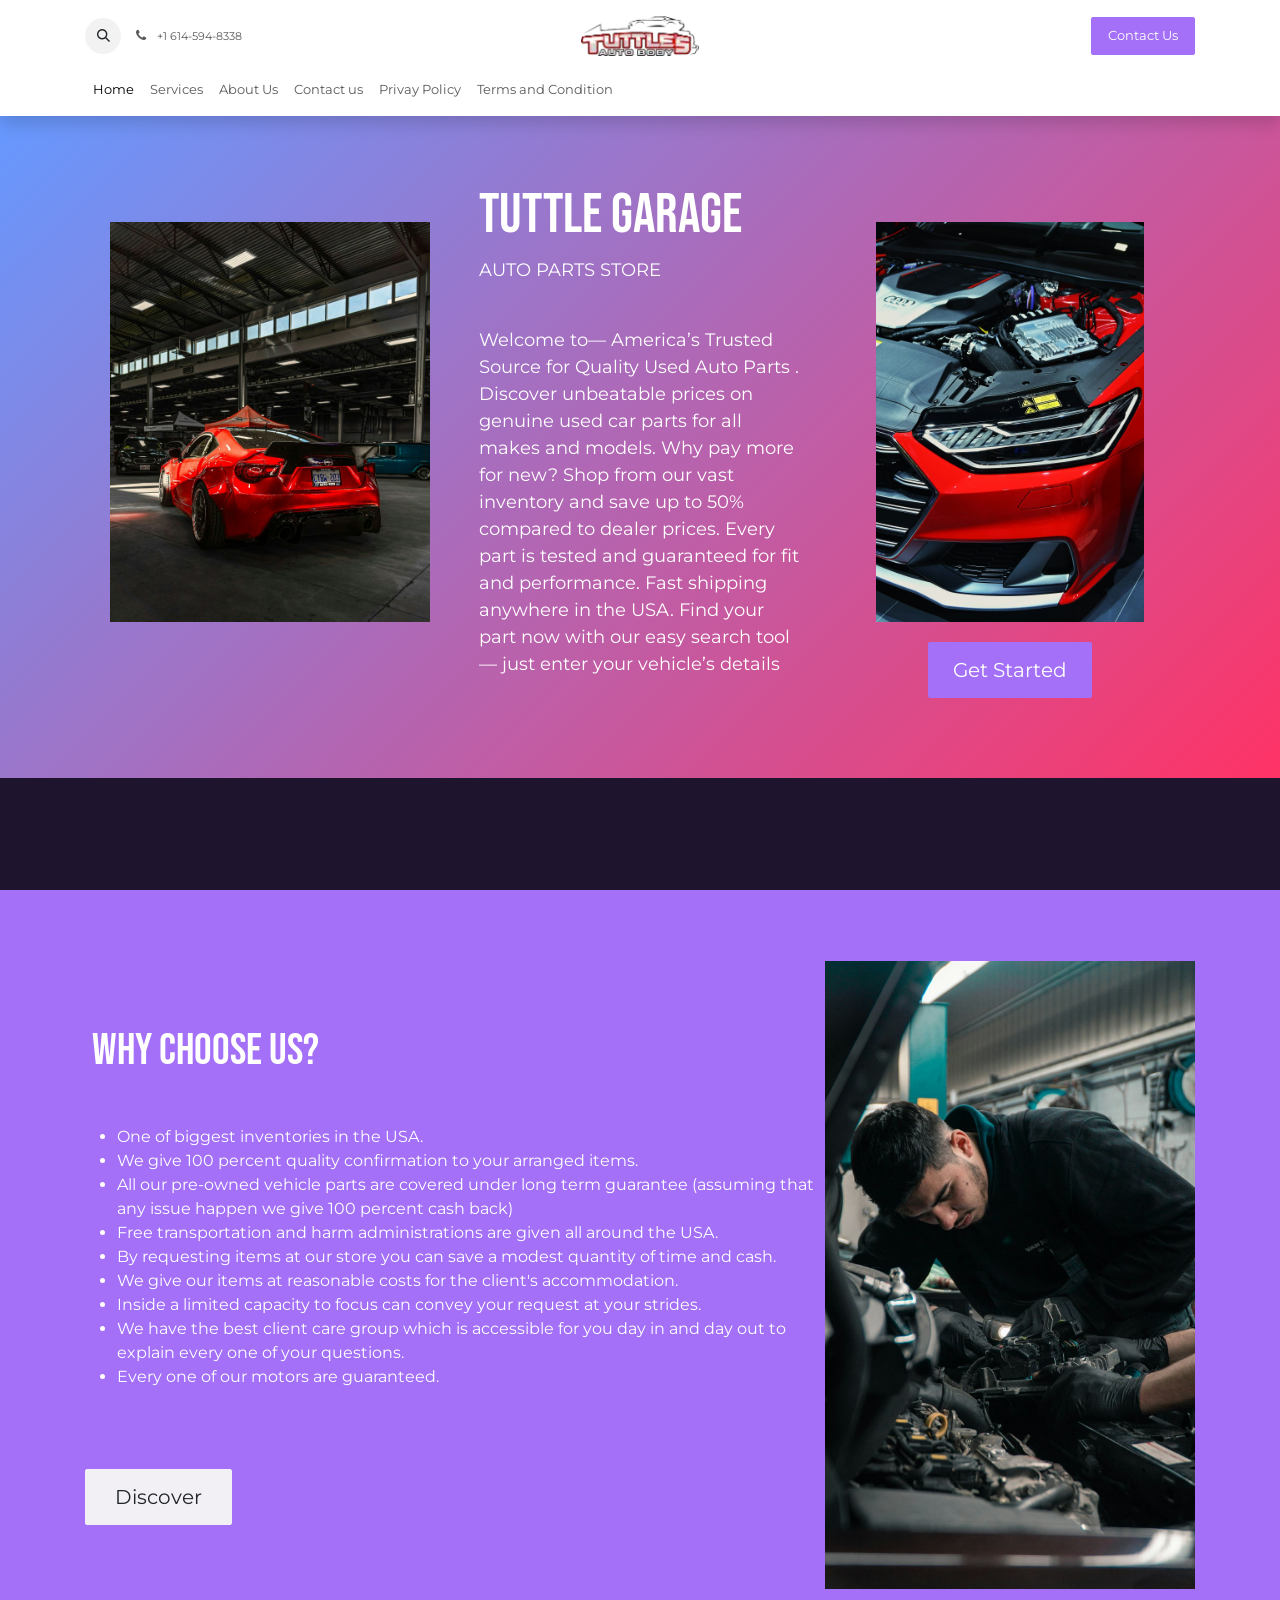
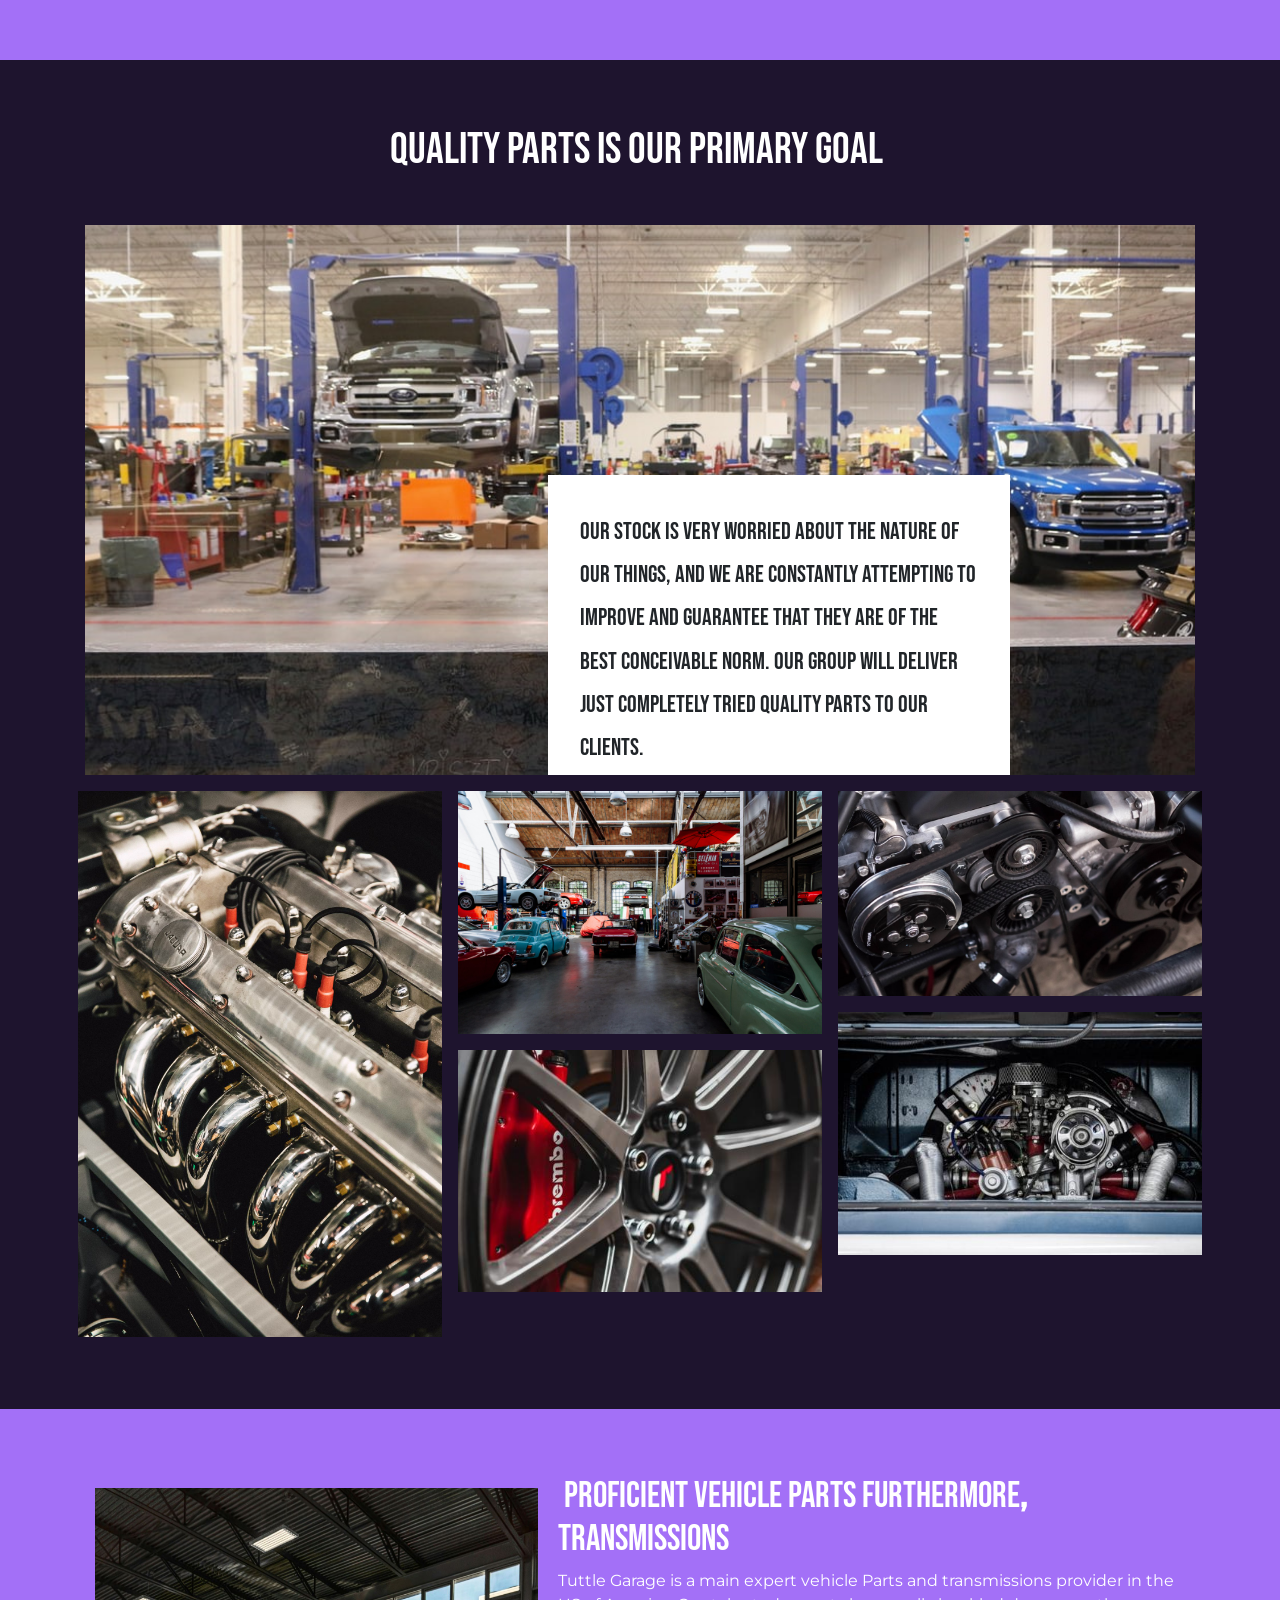
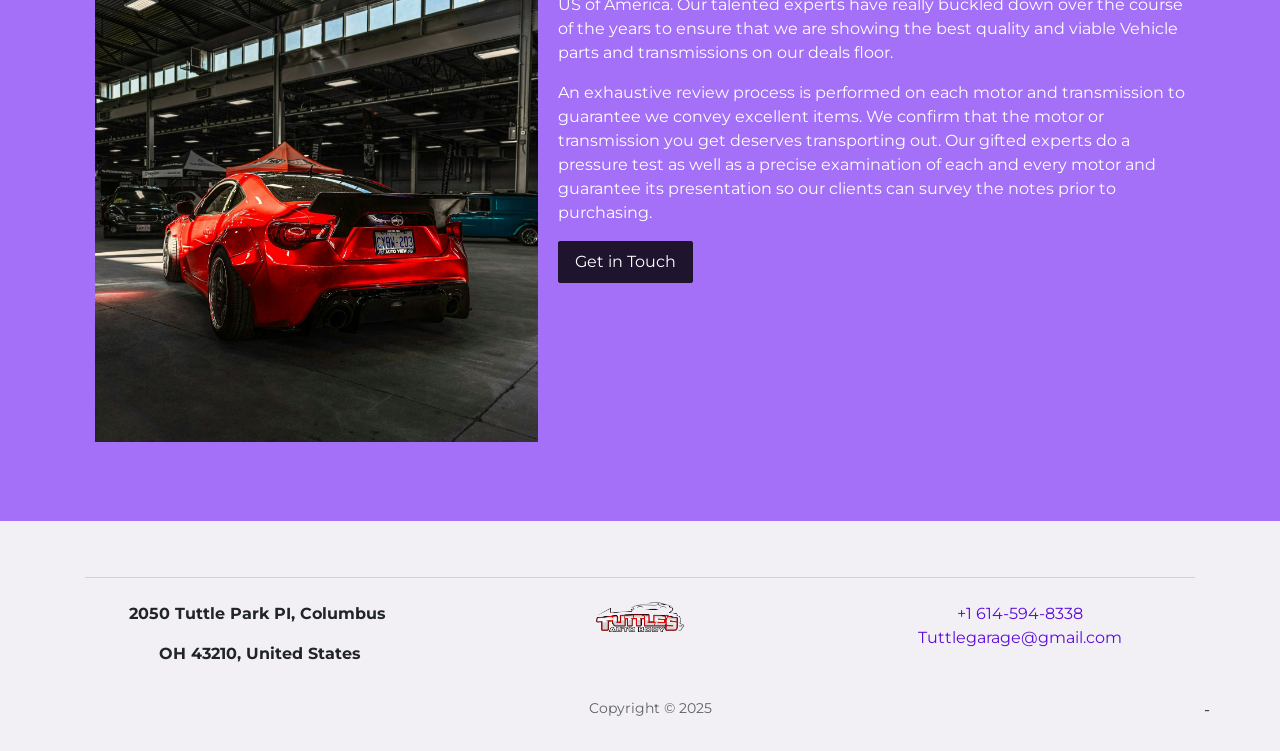
==== index.html @ b63c44fc "Tuttle Site" ====
<!DOCTYPE html>
<html lang="en-IN" data-website-id="1" data-main-object="website.page(4,)">
    
<!-- Mirrored from central-garage-auto-repair-shop.odoo.com/ by HTTrack Website Copier/3.x [XR&CO'2014], Thu, 09 Oct 2025 14:21:01 GMT -->
<!-- Added by HTTrack --><meta http-equiv="content-type" content="text/html;charset=utf-8" /><!-- /Added by HTTrack -->
<head>
        <meta charset="utf-8"/>
        <meta http-equiv="X-UA-Compatible" content="IE=edge"/>
        <meta name="viewport" content="width=device-width, initial-scale=1"/>
        <meta name="generator" content="Odoo"/>
        <meta name="description" content="This is the homepage of the website"/>
            
        <meta property="og:type" content="website"/>
        <meta property="og:title" content="Home | Central Garage Auto Repair Shop"/>
        <meta property="og:site_name" content="Central Garage Auto Repair Shop"/>
        <meta property="og:url" content="index.html"/>
        <meta property="og:image" content="web/image/website/1/Central%20Garage%20Auto%20Repair%20Shop953a.webp?unique=1ca723d"/>
        <meta property="og:description" content="This is the homepage of the website"/>
            
        <meta name="twitter:card" content="summary_large_image"/>
        <meta name="twitter:title" content="Home | Central Garage Auto Repair Shop"/>
        <meta name="twitter:image" content="web/image/website/1/logo/Central%20Garage%20Auto%20Repair%20Shop953a.webp?unique=1ca723d"/>
        <meta name="twitter:description" content="This is the homepage of the website"/>
        
        <link rel="canonical" href="index.html"/>
        
        <link rel="preconnect" href="https://fonts.gstatic.com/" crossorigin=""/>
        <title>Home | Central Garage Auto Repair Shop</title>
        <link type="image/x-icon" rel="shortcut icon" href="web/image/website/1/Central%20Garage%20Auto%20Repair%20Shop953a.ico?unique=1ca723d"/>
        <link rel="preload" href="web/static/src/libs/fontawesome/fonts/fontawesome-webfont3e6e.woff2?v=4.7.0" as="font" crossorigin=""/>
        <link type="text/css" rel="stylesheet" href="web/assets/1/f4c9285/web.assets_frontend.min.css"/>
        <script id="web.layout.odooscript" type="text/javascript">
            var odoo = {
                csrf_token: '052e5b8ee96933e7464acdbd50f241d1f4ef1e3bo1791555660',
                debug: "",
            };
        </script>
        <script type="text/javascript">
            odoo.__session_info__ = {"is_admin": false, "is_system": false, "is_public": true, "is_internal_user": false, "is_website_user": true, "uid": null, "registry_hash": "0497c1f8c6aa7a1b222232306e35e857cb2d79c2f8ba7e10f4df4e712a0696f0", "is_frontend": true, "profile_session": null, "profile_collectors": null, "profile_params": null, "show_effect": true, "currencies": {"20": {"name": "INR", "symbol": "\u20b9", "position": "before", "digits": [69, 2]}}, "quick_login": true, "bundle_params": {"lang": "en_US", "website_id": 1}, "test_mode": false, "websocket_worker_version": "saas-18.5-1", "translationURL": "/website/translations", "geoip_country_code": "IN", "geoip_phone_code": 91, "lang_url_code": "en_IN"};
            if (!/(^|;\s)tz=/.test(document.cookie)) {
                const userTZ = Intl.DateTimeFormat().resolvedOptions().timeZone;
                document.cookie = `tz=${userTZ}; path=/`;
            }
        </script>
        <script type="text/javascript" defer="defer" src="web/assets/1/cf6b84b/web.assets_frontend_minimal.min.js" onerror="__odooAssetError=1"></script>
        <script type="text/javascript" data-src="/web/assets/1/b845d24/web.assets_frontend_lazy.min.js" onerror="__odooAssetError=1"></script>
        
        
    </head>
    <body>
        



        <div id="wrapwrap" class="homepage   ">
            <a class="o_skip_to_content btn btn-primary rounded-0 visually-hidden-focusable position-absolute start-0" href="#wrap">Skip to Content</a>
                <header id="top" data-anchor="true" data-name="Header" data-extra-items-toggle-aria-label="Extra items button" class="   o_header_standard o_no_autohide_menu" style=" ">
    <nav data-name="Navbar" aria-label="Main" class="navbar navbar-expand-lg navbar-light o_colored_level o_cc d-none d-lg-block pt-3 shadow-sm ">
        

            <div id="o_main_nav" class="o_main_nav flex-wrap container">
                <div class="o_header_hide_on_scroll d-grid align-items-center w-100 o_grid_header_3_cols pb-3">
                    <ul class="navbar-nav align-items-center gap-1">
                        
        <li class="">
                <div class="modal fade css_editable_mode_hidden" id="o_search_modal" aria-hidden="true" tabindex="-1">
                    <div class="modal-dialog modal-lg pt-5">
                        <div class="modal-content mt-5">
    <form method="get" class="o_searchbar_form s_searchbar_input " action="https://central-garage-auto-repair-shop.odoo.com/website/search" data-snippet="s_searchbar_input">
            <div role="search" class="input-group input-group-lg">
        <input type="search" name="search" class="search-query form-control oe_search_box border border-end-0 p-3 border-0 bg-light" placeholder="Search..." data-search-type="all" data-limit="5" data-display-image="true" data-display-description="true" data-display-extra-link="true" data-display-detail="true" data-order-by="name asc"/>
        <button type="submit" aria-label="Search" title="Search" class="btn oe_search_button border border-start-0 px-4 bg-o-color-4">
            <i class="oi oi-search"></i>
        </button>
    </div>

            <input name="order" type="hidden" class="o_search_order_by oe_unremovable" value="name asc"/>
            
        </form>
                        </div>
                    </div>
                </div>
                <a data-bs-target="#o_search_modal" data-bs-toggle="modal" role="button" title="Search" href="#" class="btn rounded-circle p-1 lh-1 o_navlink_background text-reset o_not_editable">
                    <i class="oi oi-search fa-stack lh-lg"></i>
                </a>
        </li>
                        
                        
        <li class="">
                <div data-name="Text" class="s_text_block ">
                    <a href="tel:+1614-594-8338" class="nav-link o_nav-link_secondary p-2">
                        <i class="fa fa-1x fa-fw fa-phone me-1"></i>
                        <span class="o_force_ltr"><small>+1 614-594-8338</small></span></a>
                </div>
        </li>
                    </ul>
                    
    <a data-name="Navbar Logo" href="index.html" class="navbar-brand logo mx-auto mw-100">
            
            <span role="img" aria-label="Logo of Central Garage Auto Repair Shop" title="Central Garage Auto Repair Shop"><img src="web/image/website/1/logo/Central%20Garage%20Auto%20Repair%20Shop953a-2.webp?unique=1ca723d" class="img img-fluid" width="95" height="40" alt="Central Garage Auto Repair Shop" loading="lazy"/></span>
        </a>
    
                    <ul class="navbar-nav align-items-center gap-1 flex-wrap justify-content-end ms-auto">
                        
                        
                        
        <li data-name="Language Selector" class="o_header_language_selector ">
        </li>
                        
        <li class="">
            <div class="oe_structure oe_structure_solo ">
                <section class="oe_unremovable oe_unmovable s_text_block" data-snippet="s_text_block" data-name="Text">
                    <div class="container">
                        <a href="contactus.html" class="oe_unremovable btn btn-primary btn_cta">Contact Us</a>
                    </div>
                </section>
            </div>
        </li>
                    </ul>
                </div>
    <div class="d-flex w-100 justify-content-start">
        
                    
    <ul role="menu" id="top_menu" class="nav navbar-nav top_menu o_menu_loading  pb-0 ">
        
                        

    <li role="presentation" class="nav-item ">
        <a role="menuitem" href="index.html" class="nav-link active">
            <span>Home</span>
        </a>
    </li>

    <li role="presentation" class="nav-item ">
        <a role="menuitem" href="our-services.html" class="nav-link ">
            <span>Services</span>
        </a>
    </li>

    <li role="presentation" class="nav-item ">
        <a role="menuitem" href="about-us.html" class="nav-link ">
            <span>About Us</span>
        </a>
    </li>

    <li role="presentation" class="nav-item ">
        <a role="menuitem" href="contactus.html" class="nav-link ">
            <span>Contact us</span>
        </a>
    </li>

    <li role="presentation" class="nav-item ">
        <a role="menuitem" href="privay-policy.html" class="nav-link ">
            <span>Privay Policy</span>
        </a>
    </li>

    <li role="presentation" class="nav-item ">
        <a role="menuitem" href="terms-and-condition.html" class="nav-link ">
            <span>Terms and Condition</span>
        </a>
    </li>
                    
    </ul>
                
    </div>
            </div>
        
    </nav>

    <nav data-name="Navbar" aria-label="Mobile" class="navbar  navbar-light o_colored_level o_cc o_header_mobile d-block d-lg-none shadow-sm ">
        

        <div class="o_main_nav container flex-wrap justify-content-between">
            <div class="d-flex flex-grow-1">
                
    <a data-name="Navbar Logo" href="index.html" class="navbar-brand logo ">
            
            <span role="img" aria-label="Logo of Central Garage Auto Repair Shop" title="Central Garage Auto Repair Shop"><img src="web/image/website/1/logo/Central%20Garage%20Auto%20Repair%20Shop953a-2.webp?unique=1ca723d" class="img img-fluid" width="95" height="40" alt="Central Garage Auto Repair Shop" loading="lazy"/></span>
        </a>
    
                <ul class="o_header_mobile_buttons_wrap navbar-nav d-flex flex-row align-items-center gap-2 mb-0 ms-auto"></ul>
            </div>
            <button class="nav-link btn p-2 o_not_editable" type="button" data-bs-toggle="offcanvas" data-bs-target="#top_menu_collapse_mobile" aria-controls="top_menu_collapse_mobile" aria-expanded="false" aria-label="Toggle navigation">
                <span class="navbar-toggler-icon"></span>
            </button>
            <div id="top_menu_collapse_mobile" class="offcanvas offcanvas-end o_navbar_mobile">
                <div class="offcanvas-header justify-content-end o_not_editable">
                    <button type="button" class="nav-link btn-close" data-bs-dismiss="offcanvas" aria-label="Close"></button>
                </div>
                <div class="offcanvas-body d-flex flex-column justify-content-between h-100 w-100 pt-0">
                    <ul class="navbar-nav">
                        
        <li class="">
    <form method="get" class="o_searchbar_form s_searchbar_input " action="https://central-garage-auto-repair-shop.odoo.com/website/search" data-snippet="s_searchbar_input">
            <div role="search" class="input-group mb-3">
        <input type="search" name="search" class="search-query form-control oe_search_box rounded-start-pill text-bg-light ps-3 border-0 bg-light" placeholder="Search..." data-search-type="all" data-limit="0" data-display-image="true" data-display-description="true" data-display-extra-link="true" data-display-detail="true" data-order-by="name asc"/>
        <button type="submit" aria-label="Search" title="Search" class="btn oe_search_button rounded-end-pill bg-o-color-3 pe-3">
            <i class="oi oi-search"></i>
        </button>
    </div>

            <input name="order" type="hidden" class="o_search_order_by oe_unremovable" value="name asc"/>
            
        </form>
        </li>
                        
                        <li>
    <ul role="menu" class="nav navbar-nav top_menu  o_mega_menu_is_offcanvas mx-n3  ">
        
                                

    <li role="presentation" class="nav-item border-top  px-0">
        <a role="menuitem" href="index.html" class="nav-link p-3 text-wrap active">
            <span>Home</span>
        </a>
    </li>

    <li role="presentation" class="nav-item border-top  px-0">
        <a role="menuitem" href="our-services.html" class="nav-link p-3 text-wrap ">
            <span>Services</span>
        </a>
    </li>

    <li role="presentation" class="nav-item border-top  px-0">
        <a role="menuitem" href="about-us.html" class="nav-link p-3 text-wrap ">
            <span>About Us</span>
        </a>
    </li>

    <li role="presentation" class="nav-item border-top  px-0">
        <a role="menuitem" href="contactus.html" class="nav-link p-3 text-wrap ">
            <span>Contact us</span>
        </a>
    </li>

    <li role="presentation" class="nav-item border-top  px-0">
        <a role="menuitem" href="privay-policy.html" class="nav-link p-3 text-wrap ">
            <span>Privay Policy</span>
        </a>
    </li>

    <li role="presentation" class="nav-item border-top border-bottom px-0">
        <a role="menuitem" href="terms-and-condition.html" class="nav-link p-3 text-wrap ">
            <span>Terms and Condition</span>
        </a>
    </li>
                            
    </ul>
                        </li>
                        
        <li class="">
                <div data-name="Text" class="s_text_block mt-2">
                    <a href="tel:+1614-594-8338" class="nav-link o_nav-link_secondary p-2">
                        <i class="fa fa-1x fa-fw fa-phone me-1"></i>
                        <span class="o_force_ltr"><small>+1 614-594-8338</small></span></a>
                </div>
        </li>
                        
                    </ul>
                    <ul class="navbar-nav gap-2 mt-3 w-100">
                        
        <li data-name="Language Selector" class="o_header_language_selector ">
        </li>
                        
                        
                        
        <li class="">
            <div class="oe_structure oe_structure_solo ">
                <section class="oe_unremovable oe_unmovable s_text_block" data-snippet="s_text_block" data-name="Text">
                    <div class="container">
                        <a href="contactus.html" class="oe_unremovable btn btn-primary btn_cta w-100">Contact Us</a>
                    </div>
                </section>
            </div>
        </li>
                    </ul>
                </div>
            </div>
        </div>
    
    </nav>
    </header>
                <main>
                    
        <div id="wrap" class="oe_structure"><section class="s_sidegrid pt56 pb56 o_cc o_colored_level o_cc5" data-snippet="s_sidegrid" style="background-image: linear-gradient(135deg, rgb(102, 153, 255) 0%, rgb(255, 51, 102) 100%);">
        <div class="container">
            <div class="row o_grid_mode" data-row-count="11">
                
                
                
                
                
            <div class="o_grid_item o_colored_level g-col-lg-4 g-height-11 col-lg-4" style="z-index: 1; --grid-item-padding-x: 24px; grid-area: 1 / 5 / 12 / 9;">
                    <h1 class="display-4">TUTTLE GARAGE</h1><p><span class="h6-fs">AUTO PARTS STORE</span></p>
    <p class="lead"><br/><strong>Welcome to— America’s Trusted Source for Quality Used Auto Parts . Discover unbeatable prices on genuine used car parts for all makes and models. Why pay more for new? Shop from our vast inventory and save up to 50% compared to dealer prices. Every part is tested and guaranteed for fit and performance. Fast shipping anywhere in the USA. Find your part now with our easy search tool — just enter your vehicle’s details</strong><br/><br/></p>
    </div><div class="o_grid_item oe_img_bg o_grid_item_image o_colored_level g-height-8 g-col-lg-4 col-lg-4" style="--grid-item-padding-y: 0px; --grid-item-padding-x: 0px; z-index: 2; grid-area: 2 / 1 / 10 / 5;" data-mimetype="undefined">
                    <img src="unsplash/2smJB7U-_FU/unsplash_2smJB7U-_FU_car%20auto%20parts84f8.jpg?unique=beb1042c" alt="A red sports car parked in a garage" data-attachment-id="488" class="img-fluid mx-auto img o_we_custom_image" data-shape="html_builder/geometric_round/geo_round_pill" loading="lazy"/>
                </div><div class="o_grid_item o_grid_item_image d-none d-lg-block o_colored_level g-col-lg-4 g-height-8 col-lg-4" style="--grid-item-padding-y: 0px; --grid-item-padding-x: 0px; z-index: 3; grid-area: 2 / 9 / 10 / 13;">
                    <img src="unsplash/heFTscwGDCA/unsplash_heFTscwGDCA_car%20engine7313.jpg?unique=38c7483f" alt="red and black honda car" data-attachment-id="515" class="img-fluid mx-auto img o_we_custom_image" data-shape="html_builder/geometric_round/geo_round_pill" loading="lazy"/>
                </div><div class="o_grid_item o_colored_level g-col-lg-2 g-height-1 col-lg-2" data-name="Box" style="--grid-item-padding-y: 120px; z-index: 4; grid-area: 8 / 10 / 9 / 12;">
                    <p style="text-align: center;"><a class="btn btn-lg btn-primary o_translate_inline" href="contactus.html">Get Started</a>
                    </p>
                </div></div>
        </div>
    </section><section class="s_intro_pill o_cc o_cc5 pt56 pb56 o_colored_level" data-snippet="s_intro_pill" data-name="Intro Pill">
        <div class="container-fluid">
            <div class="row o_grid_mode" data-row-count="-Infinity">
                
                
                
            </div>
        </div>
    </section><section class="s_cta_box o_cc o_cc4 pt56 pb56 o_colored_level" data-snippet="s_cta_box">
        <div class="container">
            <div class="s_card card o_cc o_cc4 o_colored_level o_card_img_horizontal flex-lg-row-reverse" data-snippet="s_card" data-vxml="001" data-name="Card" style="--card-spacer-y: 64px;border-width: 0px !important;border-radius: 0px !important;--card-spacer-x: 0px">
                <figure class="o_card_img_wrapper ratio ratio-1x1 mb-0">
                    <img src="unsplash/UZUzvJEvKnI/unsplash_UZUzvJEvKnI_car%20parts8e87.jpg?unique=b125e8a2" alt="man in black jacket and blue denim jeans riding motorcycle" data-attachment-id="524" class="o_card_img img img-fluid o_we_custom_image" loading="lazy"/>
                </figure>
                <div class="card-body">
                    <h2 class="card-title">&nbsp;Why Choose Us?</h2>
                    <p class="card-text">&nbsp;</p><ul><li>One of biggest inventories in the USA.</li><li>We give 100 percent quality confirmation to your arranged items.</li><li>All our pre-owned vehicle parts are covered under long term guarantee (assuming that any issue happen we give 100 percent cash back)</li><li>Free transportation and harm administrations are given all around the USA.</li><li>By requesting items at our store you can save a modest quantity of time and cash.</li><li>We give our items at reasonable costs for the client's accommodation.</li><li>Inside a limited capacity to focus can convey your request at your strides.</li><li>We have the best client care group which is accessible for you day in and day out to explain every one of your questions.</li><li>Every one of our motors are guaranteed.</li></ul><p class="card-text"><br/><br/></p>
                    <a class="btn btn-lg btn-secondary" href="contactus.html">&nbsp;Discover&nbsp;</a>
                </div>
             </div>
        </div>
    </section><section class="s_title o_cc o_cc5 pb0 pt64 o_colored_level" data-vcss="001" data-scroll-background-ratio="0" data-snippet="s_title">
        <div class="container s_allow_columns">
            <h2 style="text-align: center;">
        Quality parts is&nbsp;Our Primary goal&nbsp;</h2>
        </div>
    </section><section class="s_image_frame o_colored_level o_cc o_cc5 pt40 pb0" data-snippet="s_image_frame">
        <div class="container">
            <div class="row o_grid_mode" data-row-count="11">
                <div class="o_grid_item o_grid_item_image g-height-11 g-col-lg-12 col-lg-12 overflow-hidden o_colored_level order-lg-0" style="grid-area: 1 / 1 / 12 / 13; --grid-item-padding-x: 0px; --grid-item-padding-y: 0px; order: 0;">
                    <img src="web/image/website.s_image_frame_default_image.jpg" class="img img-fluid mx-auto" alt="" loading="lazy"/>
                </div>
                
            <div class="o_grid_item g-col-lg-5 offset-1 offset-lg-0 o_cc o_cc1 o_colored_level g-height-6 col-lg-5 order-lg-0" style="z-index: 1; --grid-item-padding-x: 32px; grid-area: 6 / 6 / 12 / 11; --grid-item-padding-y: 32px !important; order: 1;">
                    <h2 class="h3-fs"><span class="h4-fs">Our stock is very worried about the nature of our things, and we are constantly attempting to improve and guarantee that they are of the best conceivable norm. Our group will deliver just completely tried Quality parts to our clients.</span></h2>
                </div></div>
        </div>
    </section><section class="s_image_gallery o_spc-small o_masonry o_cc o_cc5 pb56 pt16 o_colored_level" data-vcss="002" data-columns="3" style="overflow: hidden;" data-snippet="s_images_wall">
        <div class="container"><div class="row s_nb_column_fixed"><div class="o_masonry_col o_snippet_not_selectable col-lg-4"><img src="unsplash/6rF_Du5cn1Y/unsplash_6rF_Du5cn1Y_car%20parts90ab.jpg?unique=1fcf5294" alt="stainless steel engine bay" data-attachment-id="525" class="img img-fluid d-block o_we_custom_image" loading="lazy"/></div><div class="o_masonry_col o_snippet_not_selectable col-lg-4"><img src="unsplash/AHnhdjyTNGM/unsplash_AHnhdjyTNGM_car%20garageb55d.jpg?unique=c3f5b303" alt="several vehicles parked beside wall" data-attachment-id="499" class="img img-fluid d-block o_we_custom_image" loading="lazy"/><img class="img img-fluid d-block" src="web/image/website.library_image_16.jpg" data-index="5" data-name="Image" alt="" loading="lazy"/></div><div class="o_masonry_col o_snippet_not_selectable col-lg-4"><img class="img img-fluid d-block" src="web/image/website.library_image_13.jpg" data-index="1" data-name="Image" alt="" loading="lazy"/><img class="img img-fluid d-block" src="web/image/website.library_image_05.jpg" data-index="4" data-name="Image" alt="" loading="lazy"/></div></div></div>
    </section><section class="s_shape_image o_colored_level o_cc o_cc4 pt56 pb56" data-snippet="s_shape_image">
        <div class="container">
            <div class="row o_grid_mode" data-row-count="12">
                <div class="o_colored_level o_grid_item g-col-lg-5 g-height-12 col-lg-5 o_grid_item_image" style="grid-area: 1 / 1 / 13 / 6; z-index: 1;"><img src="unsplash/2smJB7U-_FU/unsplash_2smJB7U-_FU_car%20auto%20parts84f8.jpg?unique=beb1042c" alt="A red sports car parked in a garage" data-attachment-id="488" class="img img-fluid o_we_custom_image" data-shape="html_builder/composite/composite_double_pill" loading="lazy"/></div>
                
            <div class="o_colored_level o_grid_item g-col-lg-7 g-height-10 col-lg-7" style="z-index: 2; grid-area: 1 / 6 / 11 / 13;">
                    <h2 class="h3-fs">&nbsp;Proficient Vehicle parts&nbsp;furthermore<strong>, </strong>Transmissions</h2>
                    <p>Tuttle Garage is a main expert vehicle Parts and transmissions provider in the US of America. Our talented experts have really buckled down over the course of the years to ensure that we are showing the best quality and viable Vehicle parts and transmissions on our deals floor.</p><p>An exhaustive review process is performed on each motor and transmission to guarantee we convey excellent items. We confirm that the motor or transmission you get deserves transporting out. Our gifted experts do a pressure test as well as a precise examination of each and every motor and guarantee its presentation so our clients can survey the notes prior to purchasing.</p>
                    <p>
                        <a href="#" class="btn btn-primary o_translate_inline">Get in Touch</a>
                    </p>
                </div></div>
        </div>
    </section></div>
    
        <div id="o_shared_blocks" class="oe_unremovable"></div>
                </main>
                <footer id="bottom" data-anchor="true" data-name="Footer" class="o_footer o_colored_level o_cc ">
                    <div id="footer" class="oe_structure oe_structure_solo text-break">
            <section class="s_text_block pt32" data-snippet="s_text_block" data-name="Container">
                <div class="s_allow_columns container">
                    <div class="row">
                        <div class="col-lg-12 order-lg-0 o_colored_level" style="order: 0;">
                            
                            <div class="s_hr pt24 pb24" data-snippet="s_hr" data-name="Separator">
                                <hr class="w-100 mx-auto"/>
                            </div>
                        </div>
                        <div class="col-lg-4 order-lg-0 o_colored_level" style="order: 2;">
                            <p style="text-align: center;"><strong>2050 Tuttle Park PI, Columbus&nbsp;</strong></p><p style="text-align: center;"><strong>OH 43210, United States</strong></p>
                        </div>
                        <div class="col-lg-4 order-lg-0 pb24 o_colored_level" style="order: 1;">
                            <a href="index.html" class="o_footer_logo logo">
                                <img src="web/image/529-2e49a7d7/tuttle%20logo.webp" alt="" data-attachment-id="522" class="img-fluid d-block mx-auto img o_we_custom_image" style="width: 25% !important;" data-format-mimetype="image/webp" data-original-id="522" data-original-src="/web/image/522-ac154d3c/tuttle%20logo.webp" data-mimetype-before-conversion="image/webp" data-resize-width="690" data-mimetype="image/webp" loading="lazy"/>
                            </a>
                        </div>
                        <div class="col-lg-4 order-lg-0 o_colored_level" style="order: 3;">
                            <ul class="list-unstyled">
                                <li style="text-align: center;"><a href="tel:+1614-594-8338"><span class="o_force_ltr">+1 614-594-8338</span></a></li>
                                <li style="text-align: center;"><a href="mailto:info@yourcompany.example.com">Tuttlegarage@gmail.com</a><br/></li>
                            </ul>
                        </div>
                    </div>
                </div>
            </section>
        </div>
    <div class="o_footer_copyright o_colored_level o_cc" data-name="Copyright">
                        <div class="container py-3">
                            <div class="row row-gap-2">
                                <div class="text-center text-muted col-md d-flex flex-column-reverse gap-2 text-md-start">
                                    <span class="o_footer_copyright_name me-2 small"><p>&nbsp; &nbsp;<span class="oe-tabs" style="width: 8px;">	</span><span class="oe-tabs" style="width: 40px;">	</span>​<span class="oe-tabs" style="width: 40px;">	</span>​<span class="oe-tabs" style="width: 40px;">	</span>​<span class="oe-tabs" style="width: 40px;">	</span>​<span class="oe-tabs" style="width: 40px;">	</span>​<span class="oe-tabs" style="width: 40px;">	</span>​<span class="oe-tabs" style="width: 40px;">	</span>​<span class="oe-tabs" style="width: 40px;">	</span>​<span class="oe-tabs" style="width: 40px;">	</span>​​<span class="oe-tabs" style="width: 40px;">	</span>​&nbsp; &nbsp; &nbsp; &nbsp; &nbsp; &nbsp; &nbsp; &nbsp; &nbsp; &nbsp; &nbsp;Copyright © 2025</p></span>
                                </div>
                                 
            
        - 
            
        
    </div>
                                </div>
                            </div>
                        </div>
                    </div>
                </footer>
            </div>
        
        </body>

<!-- Mirrored from central-garage-auto-repair-shop.odoo.com/ by HTTrack Website Copier/3.x [XR&CO'2014], Thu, 09 Oct 2025 14:21:06 GMT -->
</html>
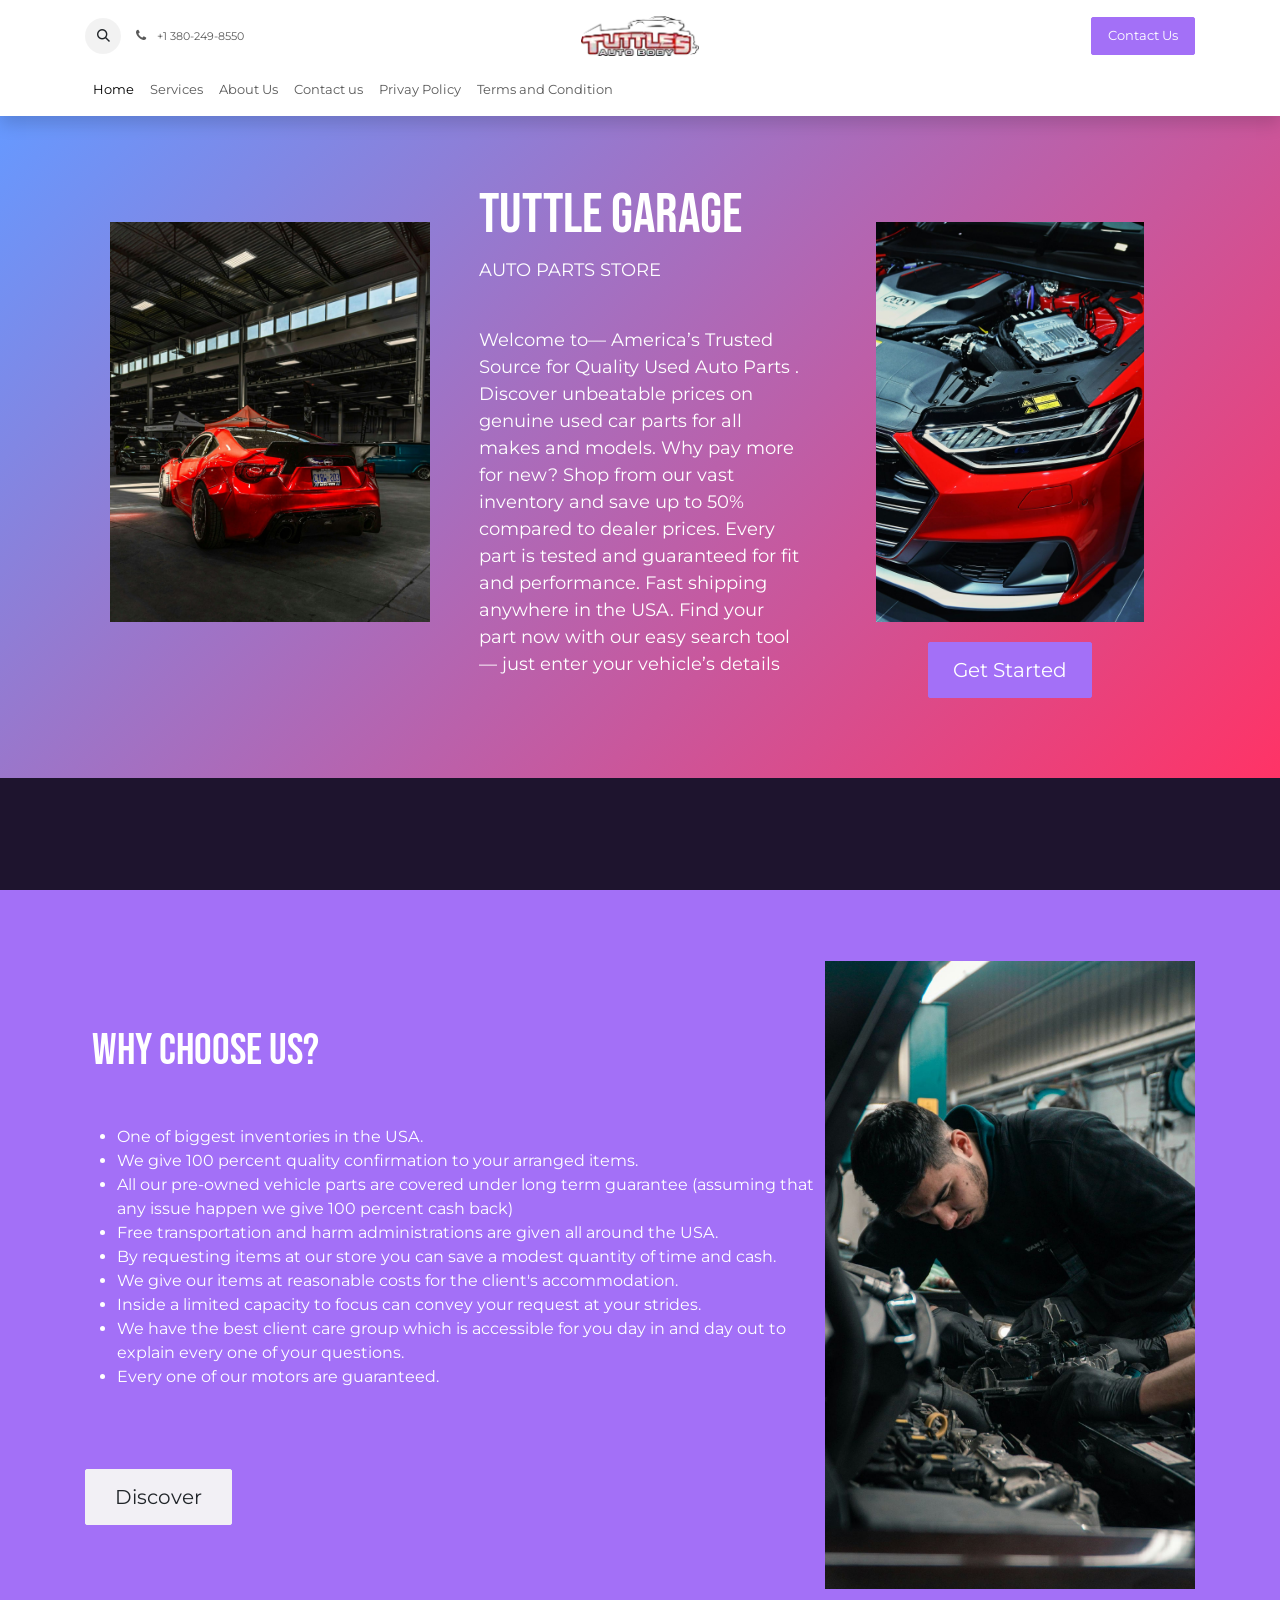
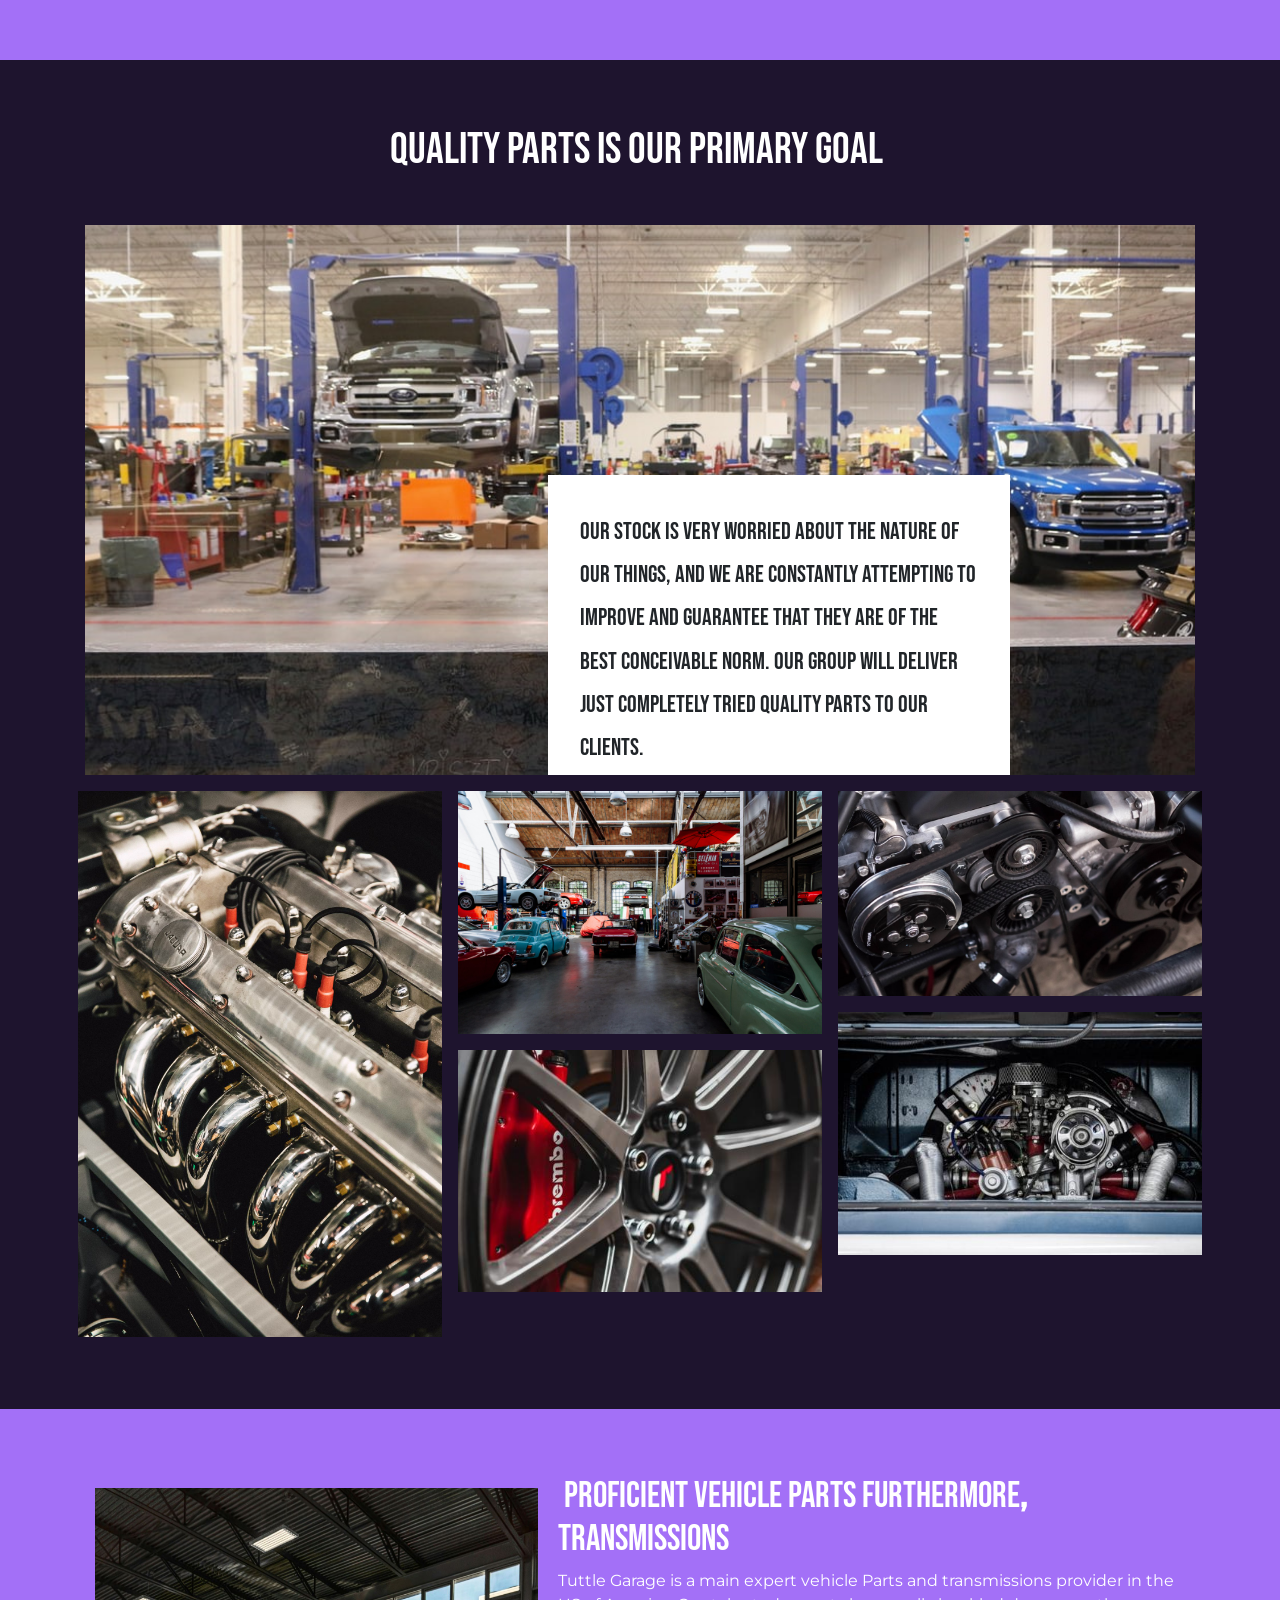
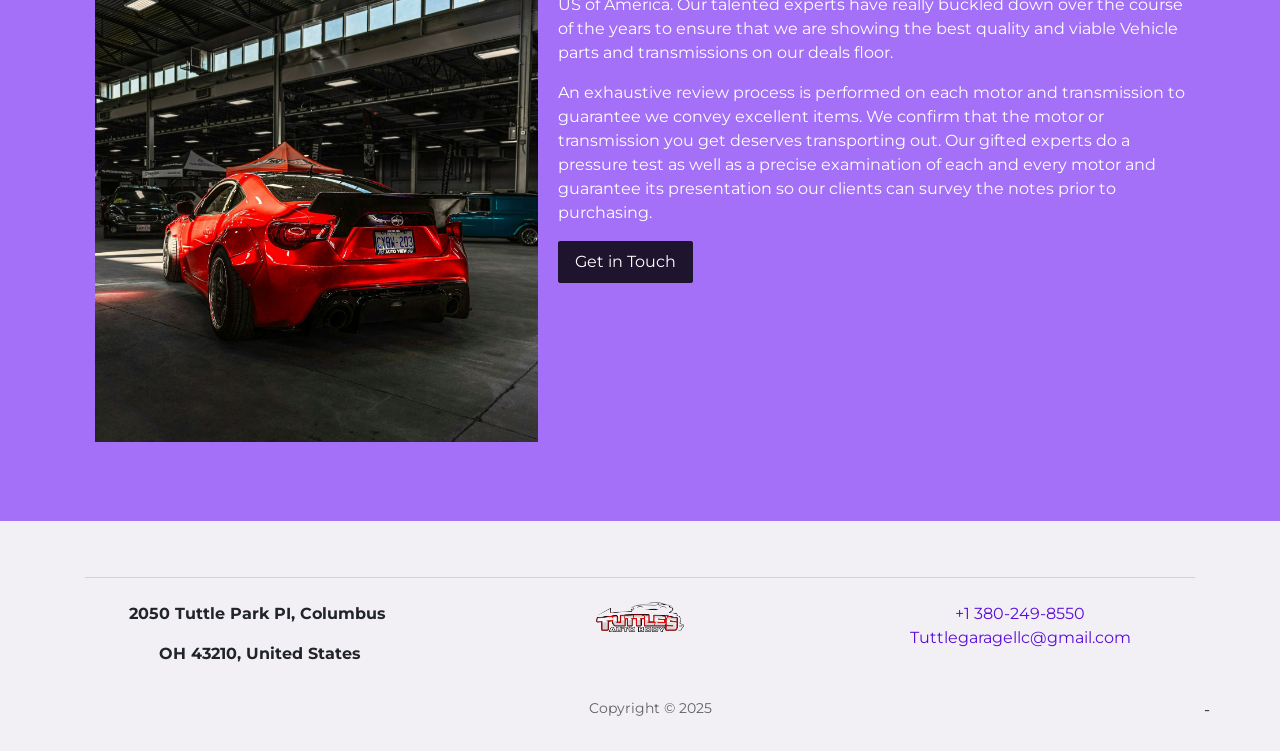
==== commit 4a02094c: "changes" ====
--- a/index.html
+++ b/index.html
@@ -90,7 +90,7 @@
                 <div data-name="Text" class="s_text_block ">
                     <a href="tel:+1614-594-8338" class="nav-link o_nav-link_secondary p-2">
                         <i class="fa fa-1x fa-fw fa-phone me-1"></i>
-                        <span class="o_force_ltr"><small>+1 614-594-8338</small></span></a>
+                        <span class="o_force_ltr"><small>+1 380-249-8550</small></span></a>
                 </div>
         </li>
                     </ul>
@@ -253,7 +253,7 @@
                 <div data-name="Text" class="s_text_block mt-2">
                     <a href="tel:+1614-594-8338" class="nav-link o_nav-link_secondary p-2">
                         <i class="fa fa-1x fa-fw fa-phone me-1"></i>
-                        <span class="o_force_ltr"><small>+1 614-594-8338</small></span></a>
+                        <span class="o_force_ltr"><small>+1 380-249-8550</small></span></a>
                 </div>
         </li>
                         
@@ -380,8 +380,8 @@
                         </div>
                         <div class="col-lg-4 order-lg-0 o_colored_level" style="order: 3;">
                             <ul class="list-unstyled">
-                                <li style="text-align: center;"><a href="tel:+1614-594-8338"><span class="o_force_ltr">+1 614-594-8338</span></a></li>
-                                <li style="text-align: center;"><a href="mailto:info@yourcompany.example.com">Tuttlegarage@gmail.com</a><br/></li>
+                                <li style="text-align: center;"><a href="tel:+1614-594-8338"><span class="o_force_ltr">+1 380-249-8550</span></a></li>
+                                <li style="text-align: center;"><a href="mailto:Tuttlegaragellc@gmail.com">Tuttlegaragellc@gmail.com</a><br/></li>
                             </ul>
                         </div>
                     </div>
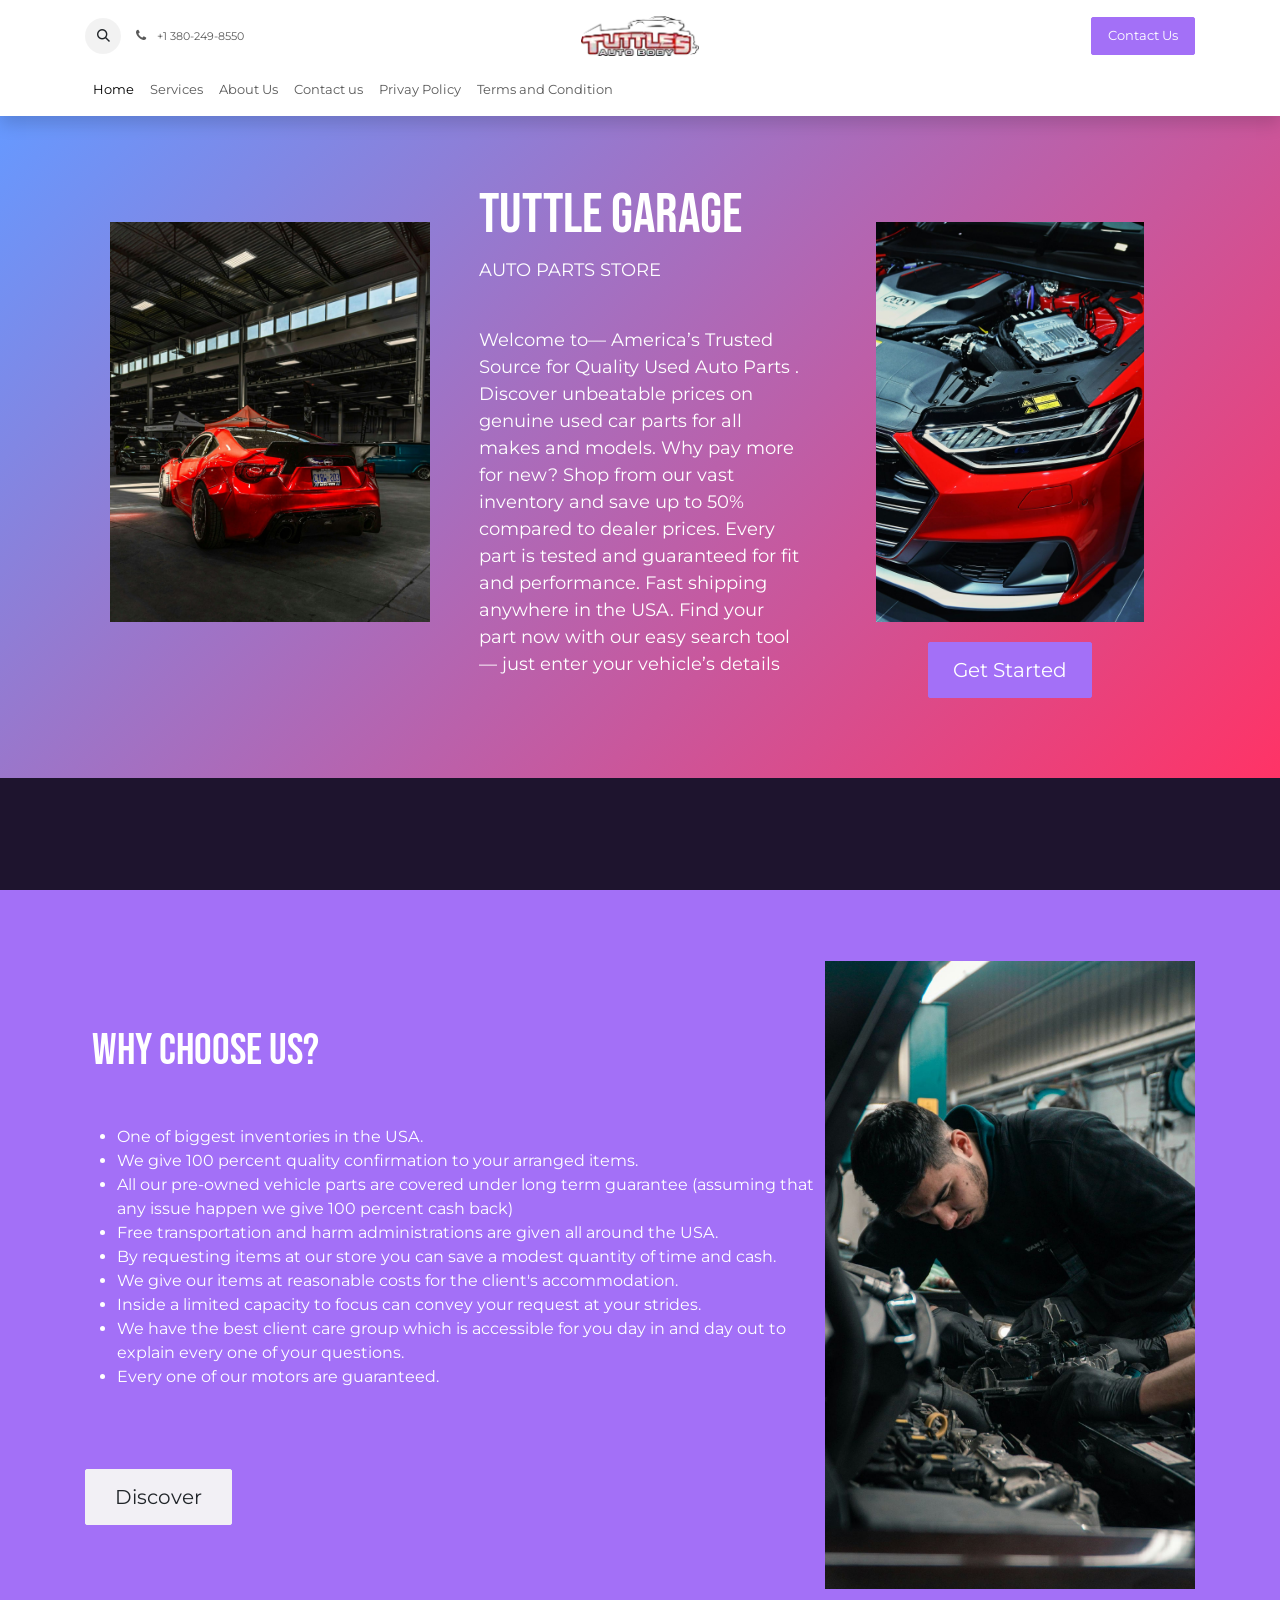
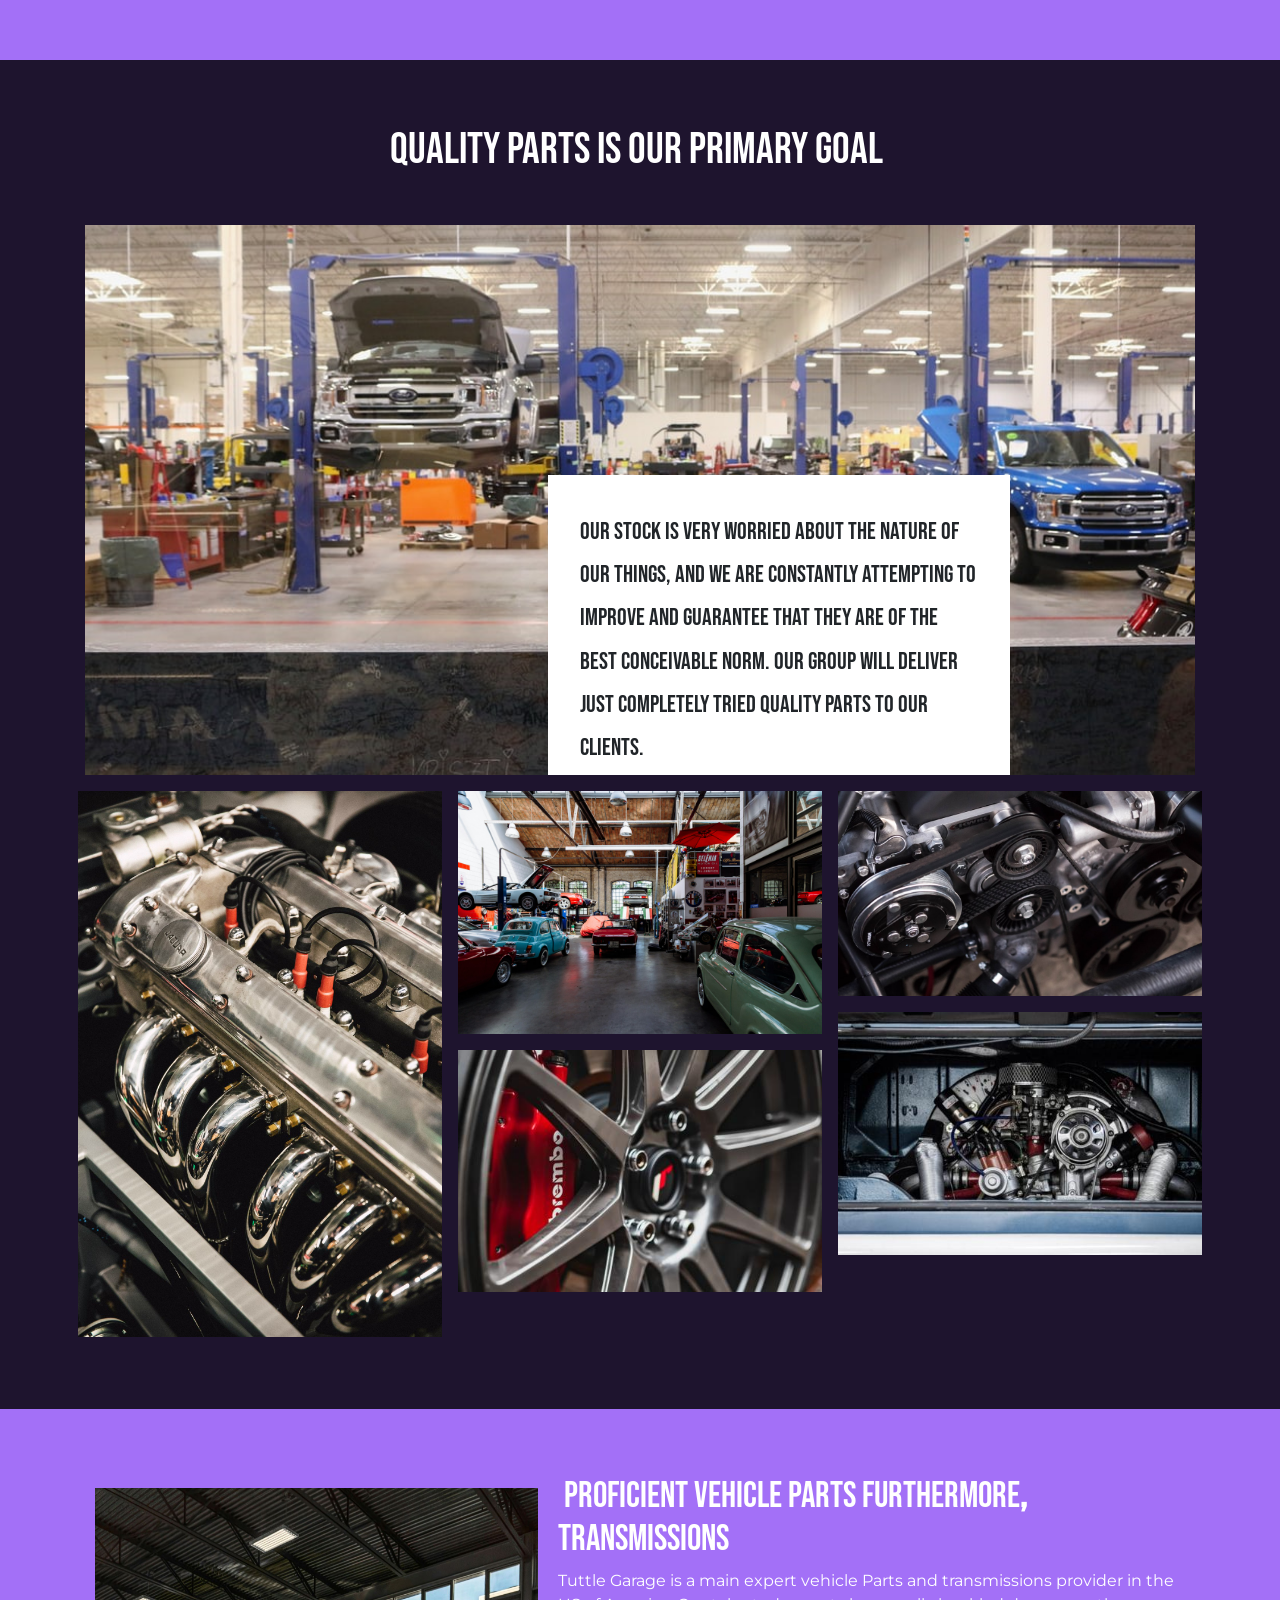
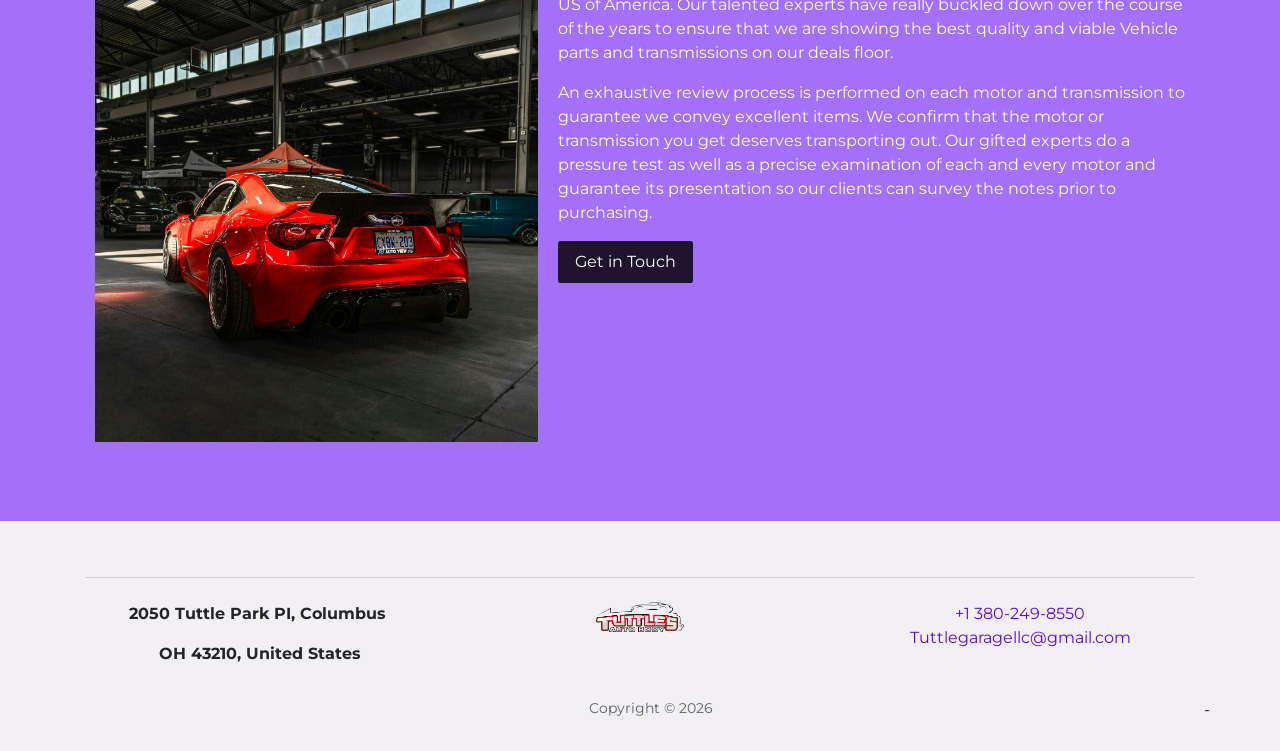
==== commit d1fe8af2: "copyright" ====
--- a/index.html
+++ b/index.html
@@ -392,7 +392,7 @@
                         <div class="container py-3">
                             <div class="row row-gap-2">
                                 <div class="text-center text-muted col-md d-flex flex-column-reverse gap-2 text-md-start">
-                                    <span class="o_footer_copyright_name me-2 small"><p>&nbsp; &nbsp;<span class="oe-tabs" style="width: 8px;">	</span><span class="oe-tabs" style="width: 40px;">	</span>​<span class="oe-tabs" style="width: 40px;">	</span>​<span class="oe-tabs" style="width: 40px;">	</span>​<span class="oe-tabs" style="width: 40px;">	</span>​<span class="oe-tabs" style="width: 40px;">	</span>​<span class="oe-tabs" style="width: 40px;">	</span>​<span class="oe-tabs" style="width: 40px;">	</span>​<span class="oe-tabs" style="width: 40px;">	</span>​<span class="oe-tabs" style="width: 40px;">	</span>​​<span class="oe-tabs" style="width: 40px;">	</span>​&nbsp; &nbsp; &nbsp; &nbsp; &nbsp; &nbsp; &nbsp; &nbsp; &nbsp; &nbsp; &nbsp;Copyright © 2025</p></span>
+                                    <span class="o_footer_copyright_name me-2 small"><p>&nbsp; &nbsp;<span class="oe-tabs" style="width: 8px;">	</span><span class="oe-tabs" style="width: 40px;">	</span>​<span class="oe-tabs" style="width: 40px;">	</span>​<span class="oe-tabs" style="width: 40px;">	</span>​<span class="oe-tabs" style="width: 40px;">	</span>​<span class="oe-tabs" style="width: 40px;">	</span>​<span class="oe-tabs" style="width: 40px;">	</span>​<span class="oe-tabs" style="width: 40px;">	</span>​<span class="oe-tabs" style="width: 40px;">	</span>​<span class="oe-tabs" style="width: 40px;">	</span>​​<span class="oe-tabs" style="width: 40px;">	</span>​&nbsp; &nbsp; &nbsp; &nbsp; &nbsp; &nbsp; &nbsp; &nbsp; &nbsp; &nbsp; &nbsp;Copyright © 2026</p></span>
                                 </div>
                                  
             
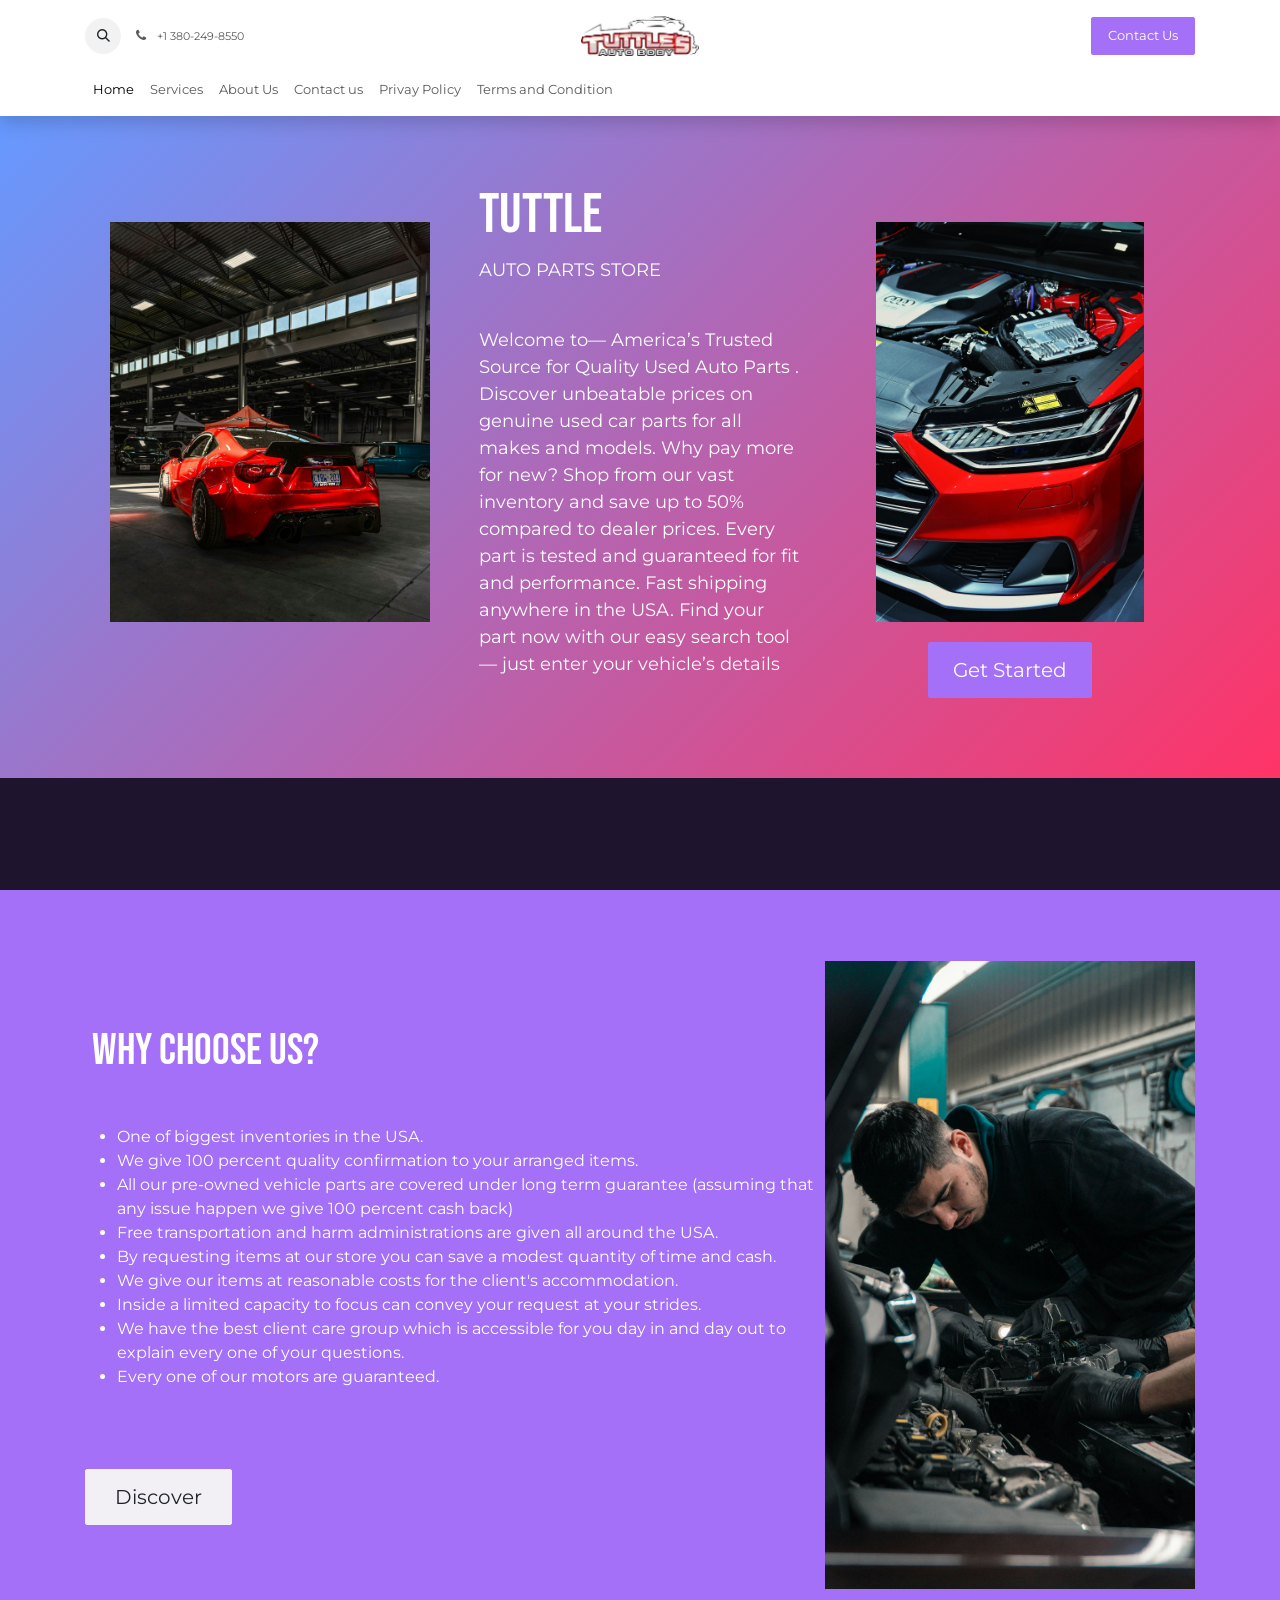
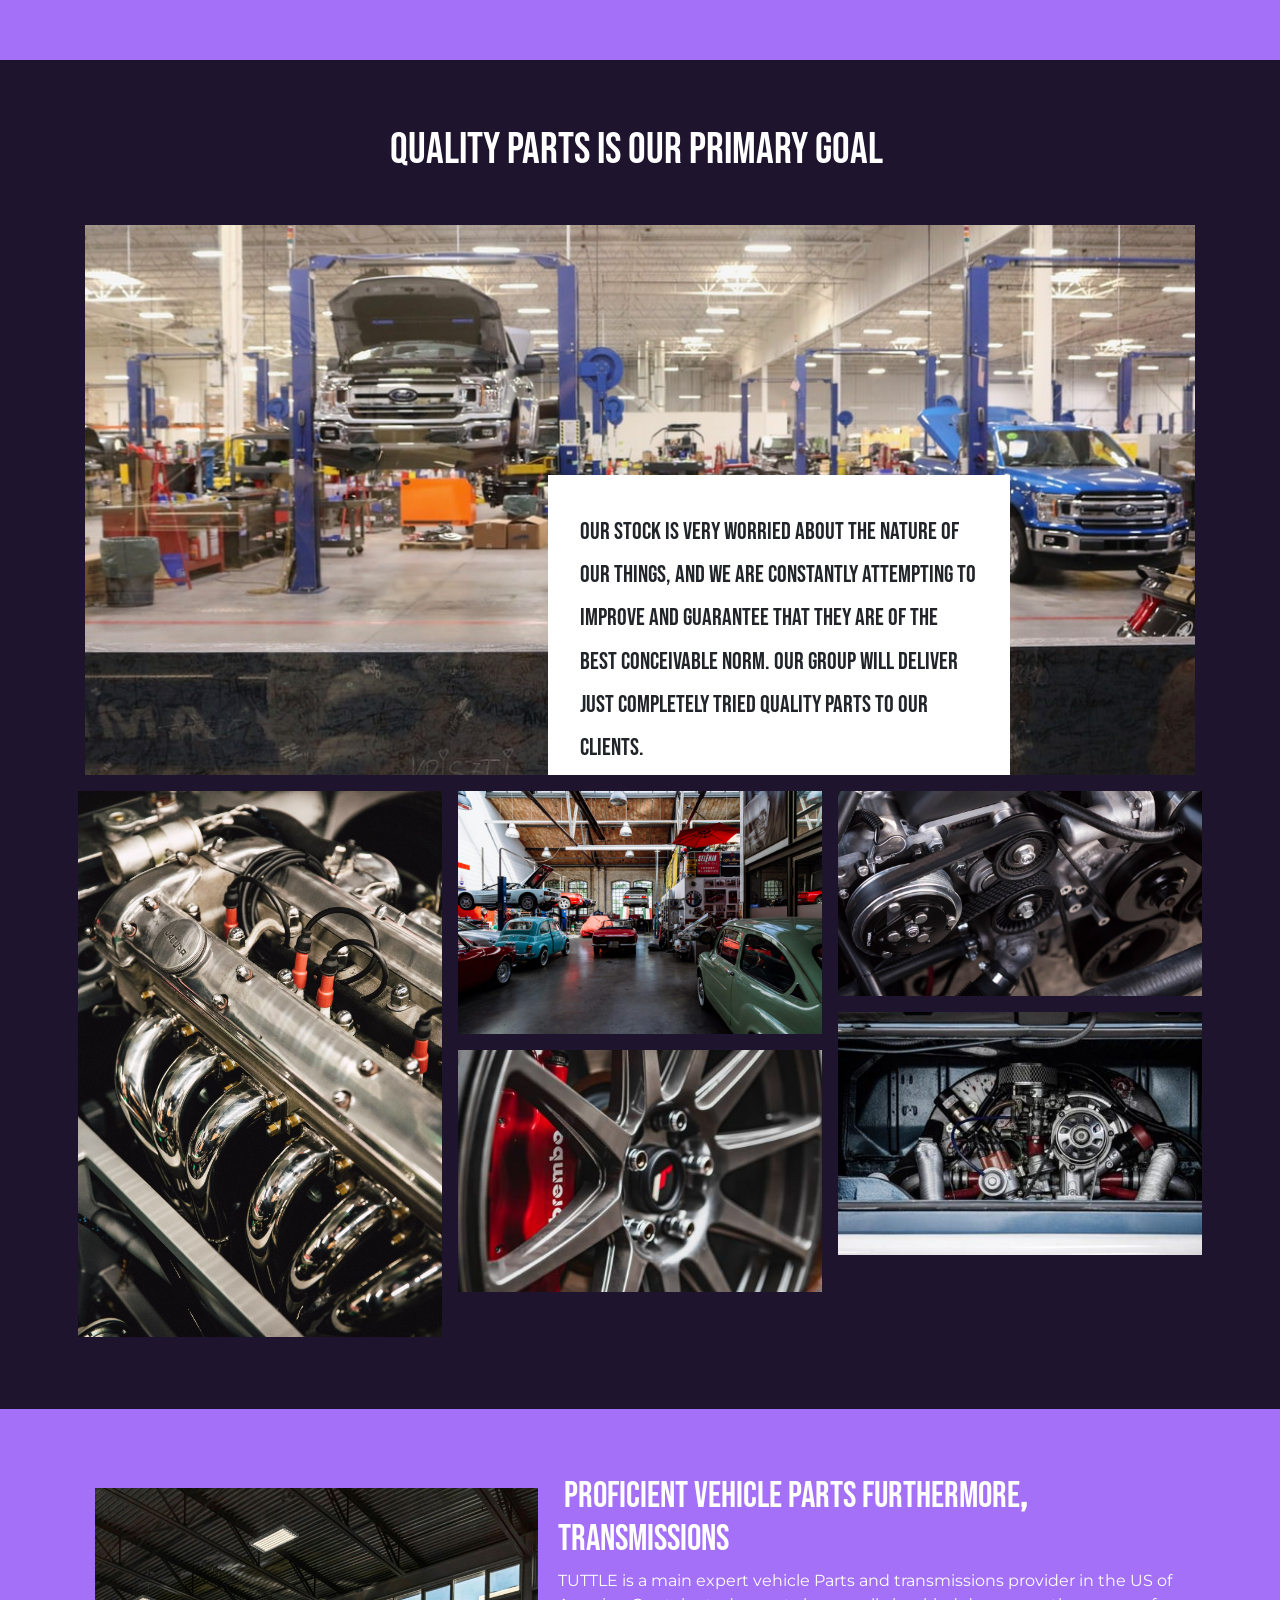
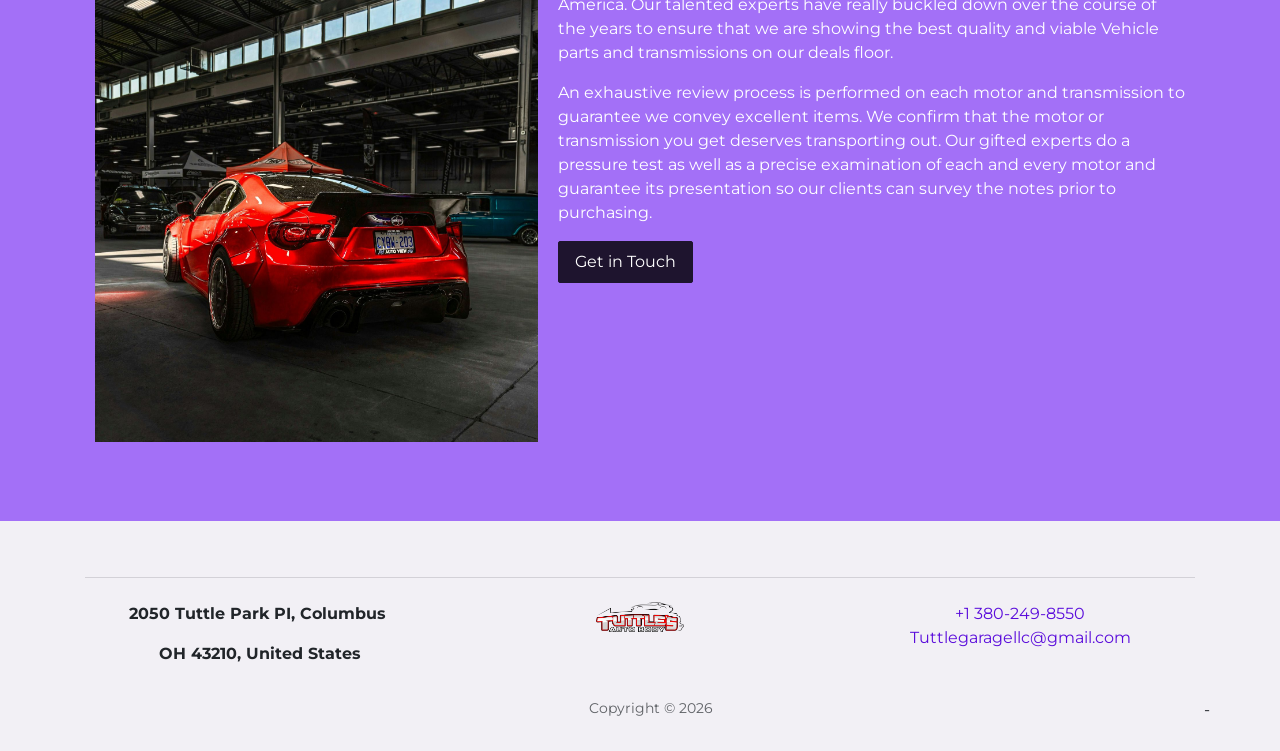
==== commit f14fcbee: "ok" ====
--- a/index.html
+++ b/index.html
@@ -90,7 +90,7 @@
                 <div data-name="Text" class="s_text_block ">
                     <a href="tel:+1614-594-8338" class="nav-link o_nav-link_secondary p-2">
                         <i class="fa fa-1x fa-fw fa-phone me-1"></i>
-                        <span class="o_force_ltr"><small>+1 380-249-8550</small></span></a>
+                        <span class="o_force_ltr"><small>+1 380-249-8550 </small></span></a>
                 </div>
         </li>
                     </ul>
@@ -253,7 +253,7 @@
                 <div data-name="Text" class="s_text_block mt-2">
                     <a href="tel:+1614-594-8338" class="nav-link o_nav-link_secondary p-2">
                         <i class="fa fa-1x fa-fw fa-phone me-1"></i>
-                        <span class="o_force_ltr"><small>+1 380-249-8550</small></span></a>
+                        <span class="o_force_ltr"><small>+1 380-249-8550 </small></span></a>
                 </div>
         </li>
                         
@@ -292,7 +292,7 @@
                 
                 
             <div class="o_grid_item o_colored_level g-col-lg-4 g-height-11 col-lg-4" style="z-index: 1; --grid-item-padding-x: 24px; grid-area: 1 / 5 / 12 / 9;">
-                    <h1 class="display-4">TUTTLE GARAGE</h1><p><span class="h6-fs">AUTO PARTS STORE</span></p>
+                    <h1 class="display-4">TUTTLE</h1><p><span class="h6-fs">AUTO PARTS STORE</span></p>
     <p class="lead"><br/><strong>Welcome to— America’s Trusted Source for Quality Used Auto Parts . Discover unbeatable prices on genuine used car parts for all makes and models. Why pay more for new? Shop from our vast inventory and save up to 50% compared to dealer prices. Every part is tested and guaranteed for fit and performance. Fast shipping anywhere in the USA. Find your part now with our easy search tool — just enter your vehicle’s details</strong><br/><br/></p>
     </div><div class="o_grid_item oe_img_bg o_grid_item_image o_colored_level g-height-8 g-col-lg-4 col-lg-4" style="--grid-item-padding-y: 0px; --grid-item-padding-x: 0px; z-index: 2; grid-area: 2 / 1 / 10 / 5;" data-mimetype="undefined">
                     <img src="unsplash/2smJB7U-_FU/unsplash_2smJB7U-_FU_car%20auto%20parts84f8.jpg?unique=beb1042c" alt="A red sports car parked in a garage" data-attachment-id="488" class="img-fluid mx-auto img o_we_custom_image" data-shape="html_builder/geometric_round/geo_round_pill" loading="lazy"/>
@@ -349,7 +349,7 @@
                 
             <div class="o_colored_level o_grid_item g-col-lg-7 g-height-10 col-lg-7" style="z-index: 2; grid-area: 1 / 6 / 11 / 13;">
                     <h2 class="h3-fs">&nbsp;Proficient Vehicle parts&nbsp;furthermore<strong>, </strong>Transmissions</h2>
-                    <p>Tuttle Garage is a main expert vehicle Parts and transmissions provider in the US of America. Our talented experts have really buckled down over the course of the years to ensure that we are showing the best quality and viable Vehicle parts and transmissions on our deals floor.</p><p>An exhaustive review process is performed on each motor and transmission to guarantee we convey excellent items. We confirm that the motor or transmission you get deserves transporting out. Our gifted experts do a pressure test as well as a precise examination of each and every motor and guarantee its presentation so our clients can survey the notes prior to purchasing.</p>
+                    <p>TUTTLE is a main expert vehicle Parts and transmissions provider in the US of America. Our talented experts have really buckled down over the course of the years to ensure that we are showing the best quality and viable Vehicle parts and transmissions on our deals floor.</p><p>An exhaustive review process is performed on each motor and transmission to guarantee we convey excellent items. We confirm that the motor or transmission you get deserves transporting out. Our gifted experts do a pressure test as well as a precise examination of each and every motor and guarantee its presentation so our clients can survey the notes prior to purchasing.</p>
                     <p>
                         <a href="#" class="btn btn-primary o_translate_inline">Get in Touch</a>
                     </p>
@@ -380,7 +380,7 @@
                         </div>
                         <div class="col-lg-4 order-lg-0 o_colored_level" style="order: 3;">
                             <ul class="list-unstyled">
-                                <li style="text-align: center;"><a href="tel:+1614-594-8338"><span class="o_force_ltr">+1 380-249-8550</span></a></li>
+                                <li style="text-align: center;"><a href="tel:+1614-594-8338"><span class="o_force_ltr">+1 380-249-8550 </span></a></li>
                                 <li style="text-align: center;"><a href="mailto:Tuttlegaragellc@gmail.com">Tuttlegaragellc@gmail.com</a><br/></li>
                             </ul>
                         </div>
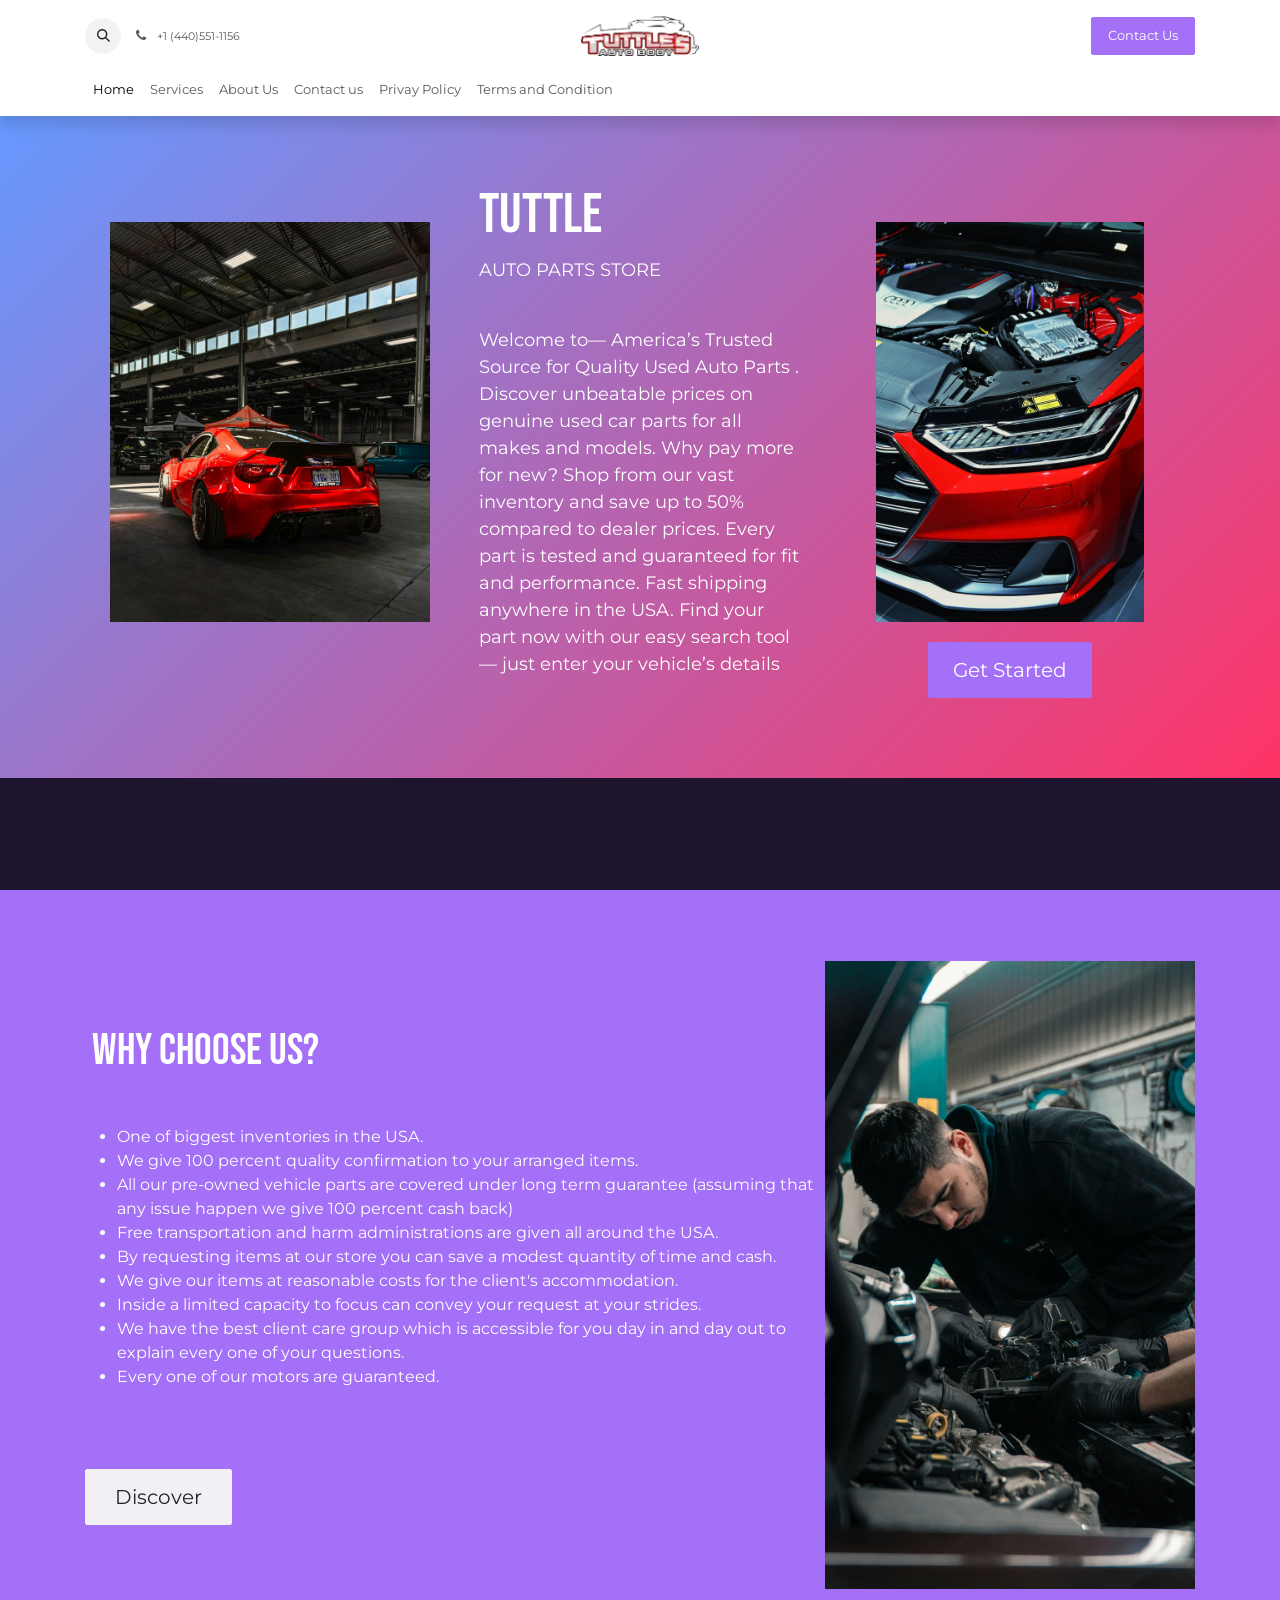
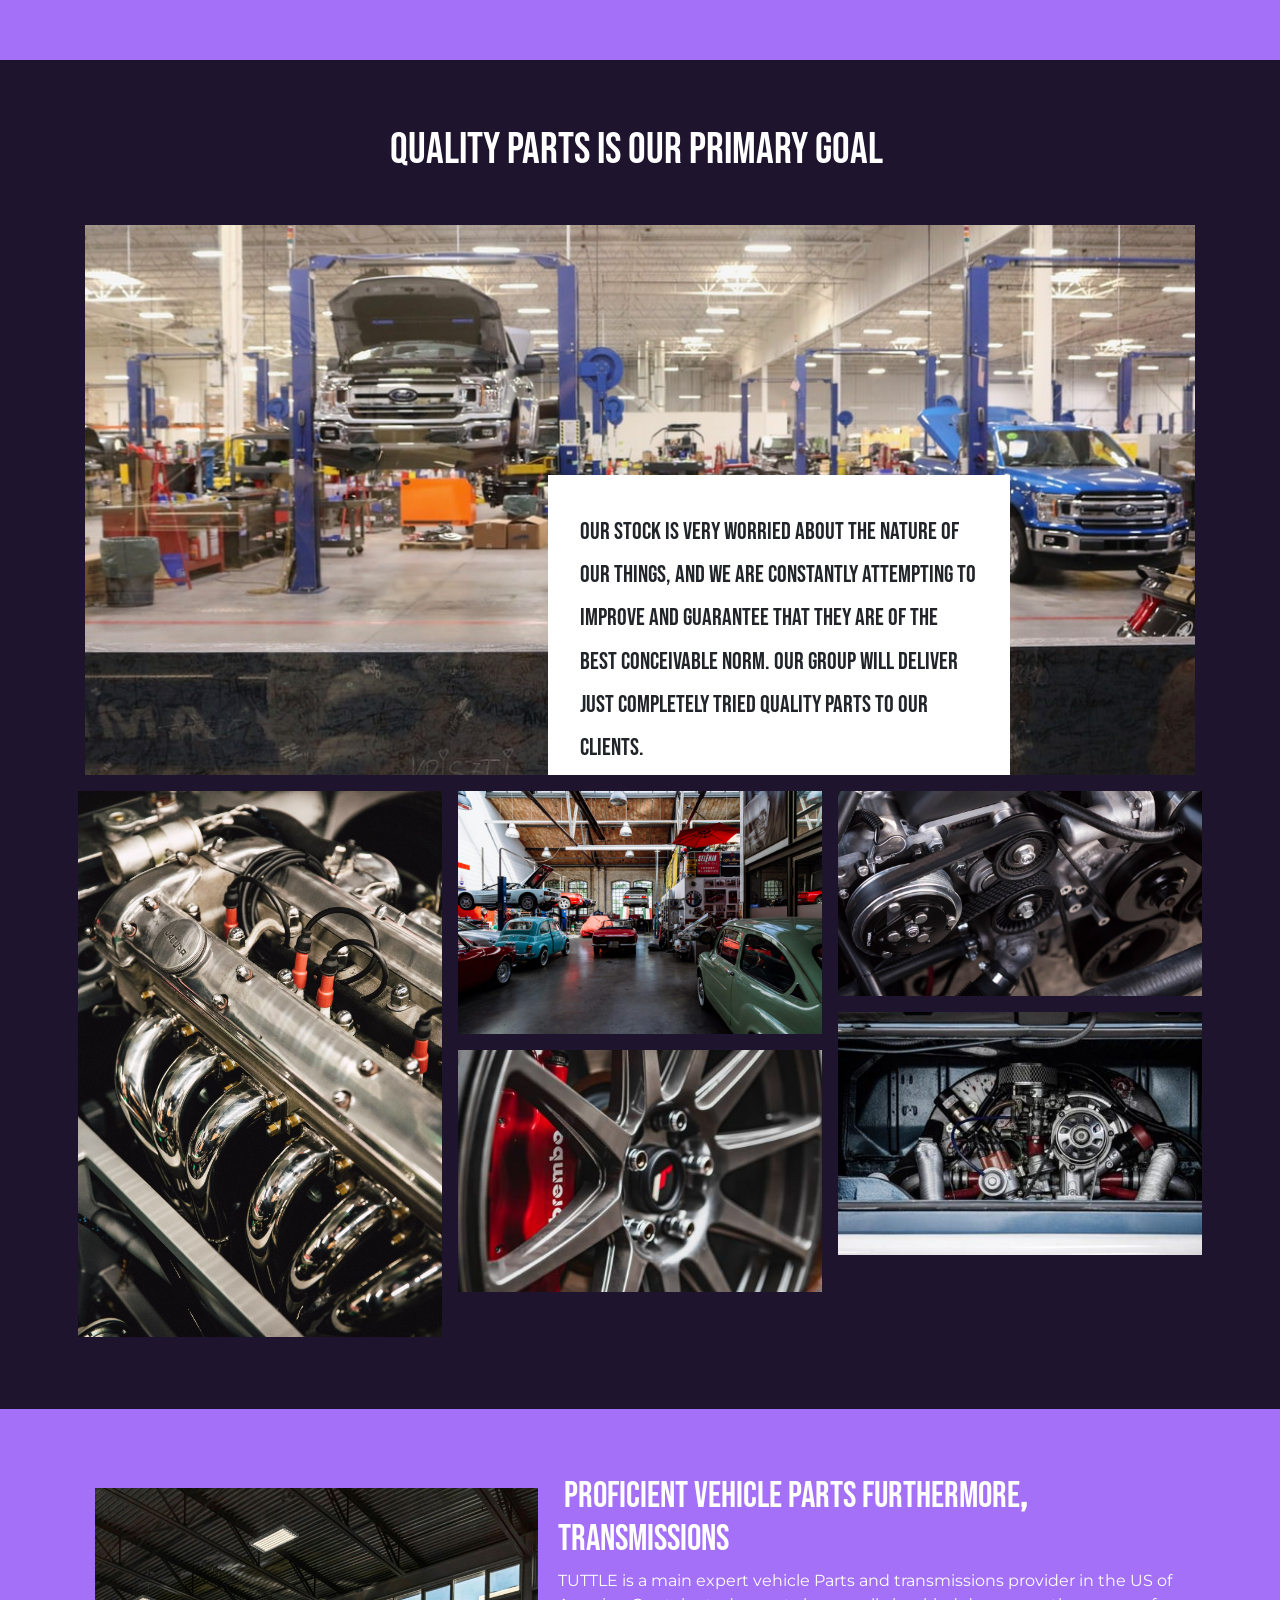
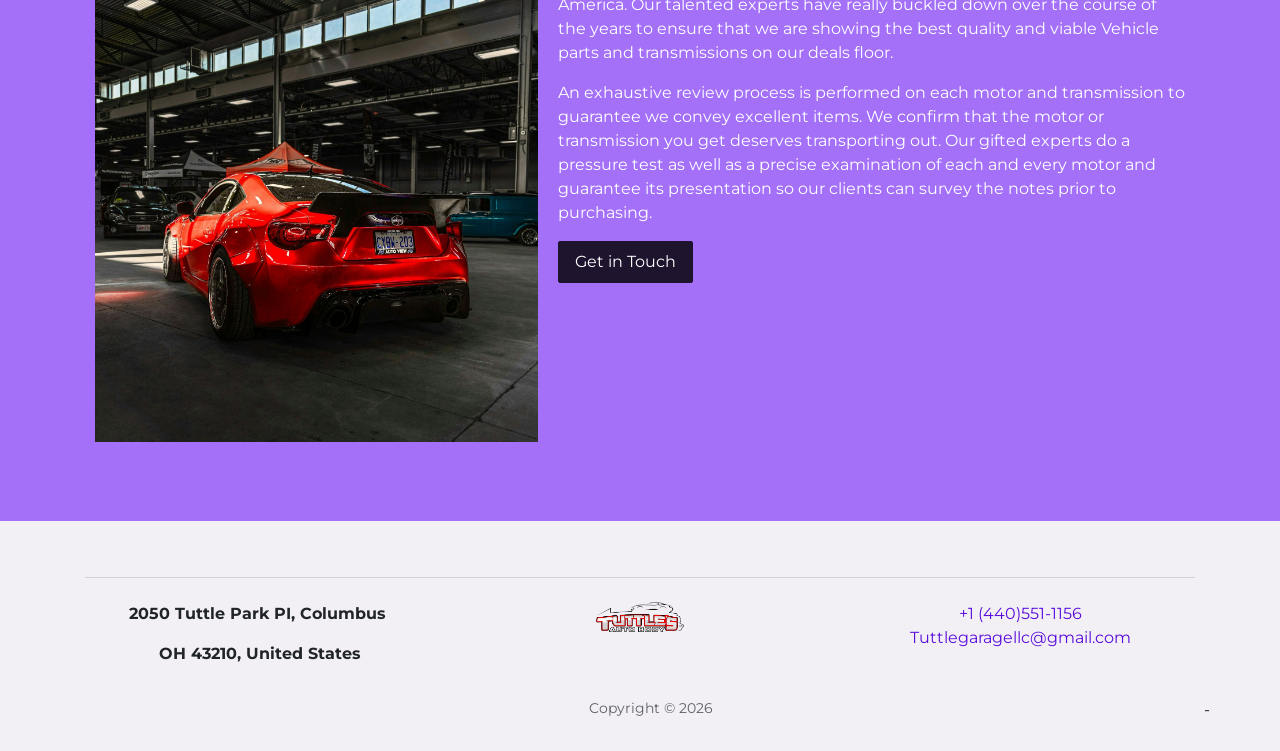
==== commit 0f965681: "ok" ====
--- a/index.html
+++ b/index.html
@@ -90,7 +90,7 @@
                 <div data-name="Text" class="s_text_block ">
                     <a href="tel:+1614-594-8338" class="nav-link o_nav-link_secondary p-2">
                         <i class="fa fa-1x fa-fw fa-phone me-1"></i>
-                        <span class="o_force_ltr"><small>+1 380-249-8550 </small></span></a>
+                        <span class="o_force_ltr"><small>+1 (440)551-1156</small></span></a>
                 </div>
         </li>
                     </ul>
@@ -253,7 +253,7 @@
                 <div data-name="Text" class="s_text_block mt-2">
                     <a href="tel:+1614-594-8338" class="nav-link o_nav-link_secondary p-2">
                         <i class="fa fa-1x fa-fw fa-phone me-1"></i>
-                        <span class="o_force_ltr"><small>+1 380-249-8550 </small></span></a>
+                        <span class="o_force_ltr"><small>+1 (440)551-1156</small></span></a>
                 </div>
         </li>
                         
@@ -380,7 +380,7 @@
                         </div>
                         <div class="col-lg-4 order-lg-0 o_colored_level" style="order: 3;">
                             <ul class="list-unstyled">
-                                <li style="text-align: center;"><a href="tel:+1614-594-8338"><span class="o_force_ltr">+1 380-249-8550 </span></a></li>
+                                <li style="text-align: center;"><a href="tel:+1614-594-8338"><span class="o_force_ltr">+1 (440)551-1156</span></a></li>
                                 <li style="text-align: center;"><a href="mailto:Tuttlegaragellc@gmail.com">Tuttlegaragellc@gmail.com</a><br/></li>
                             </ul>
                         </div>
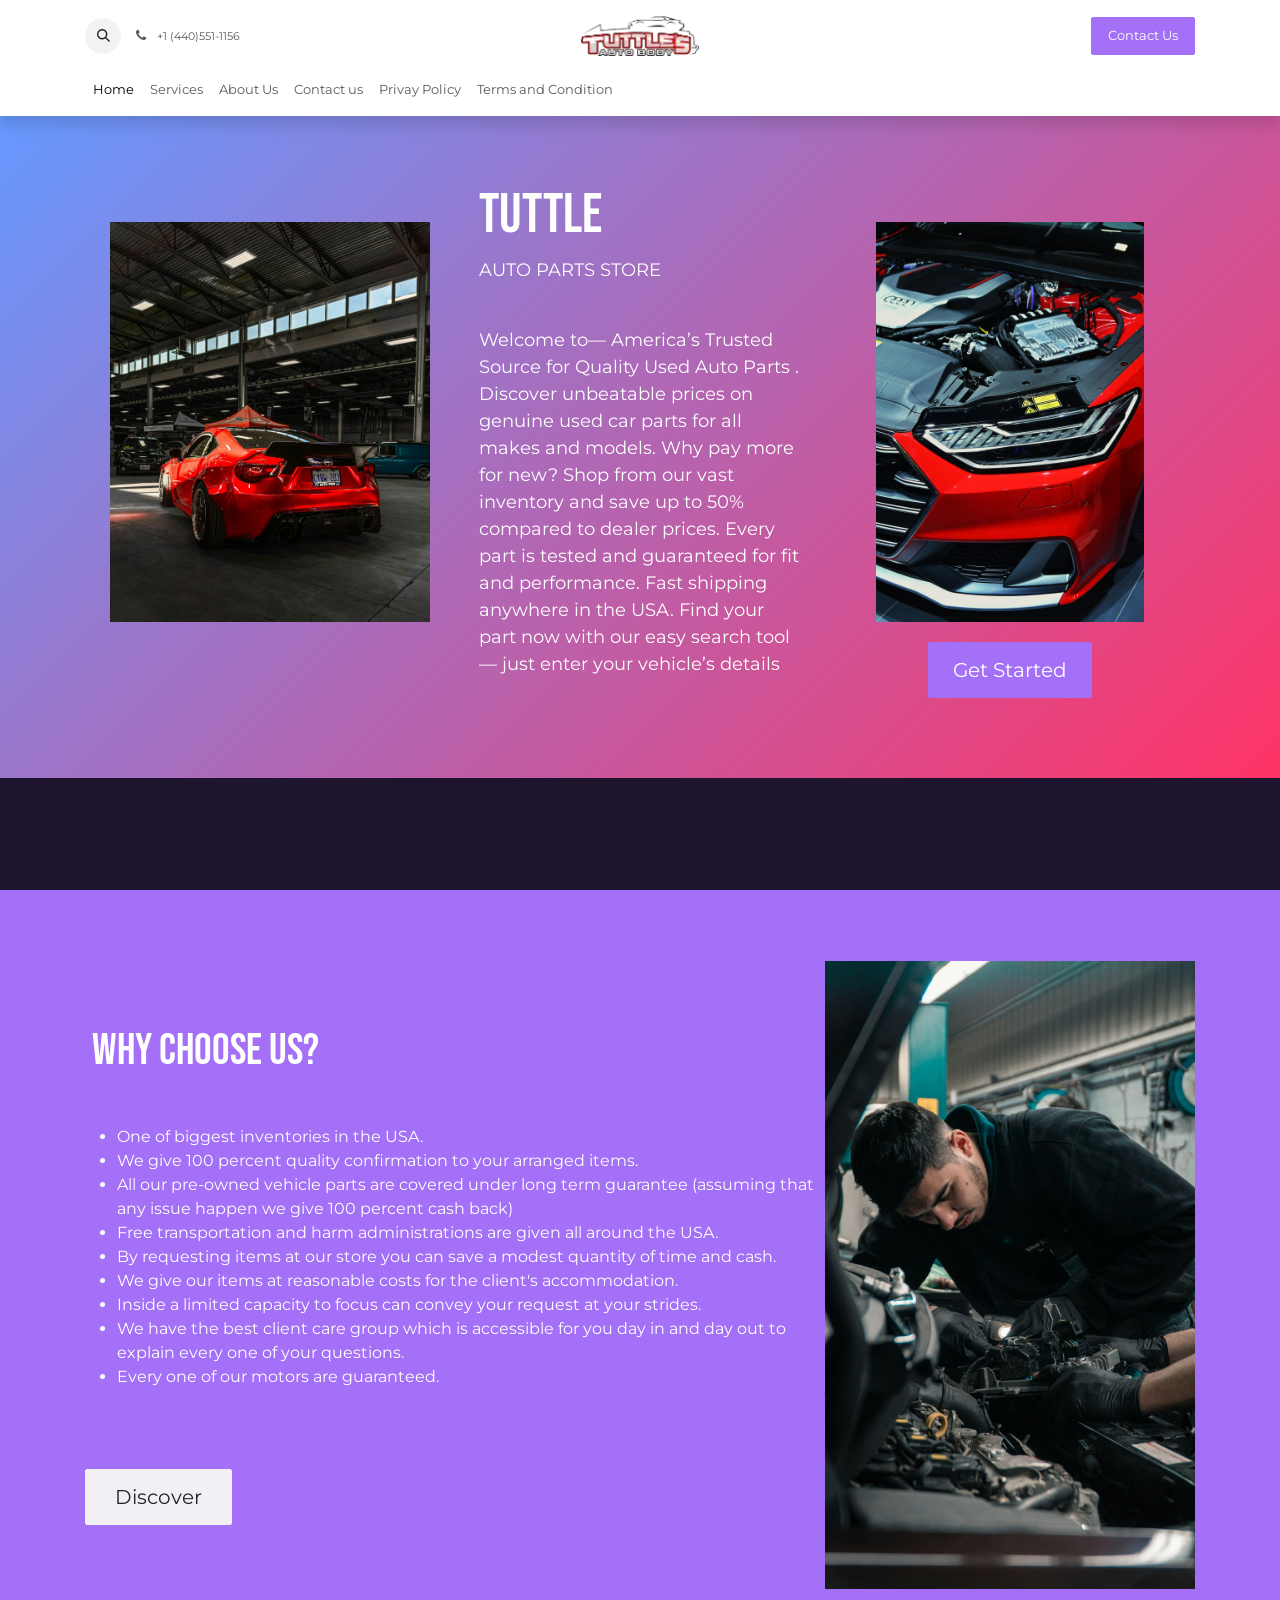
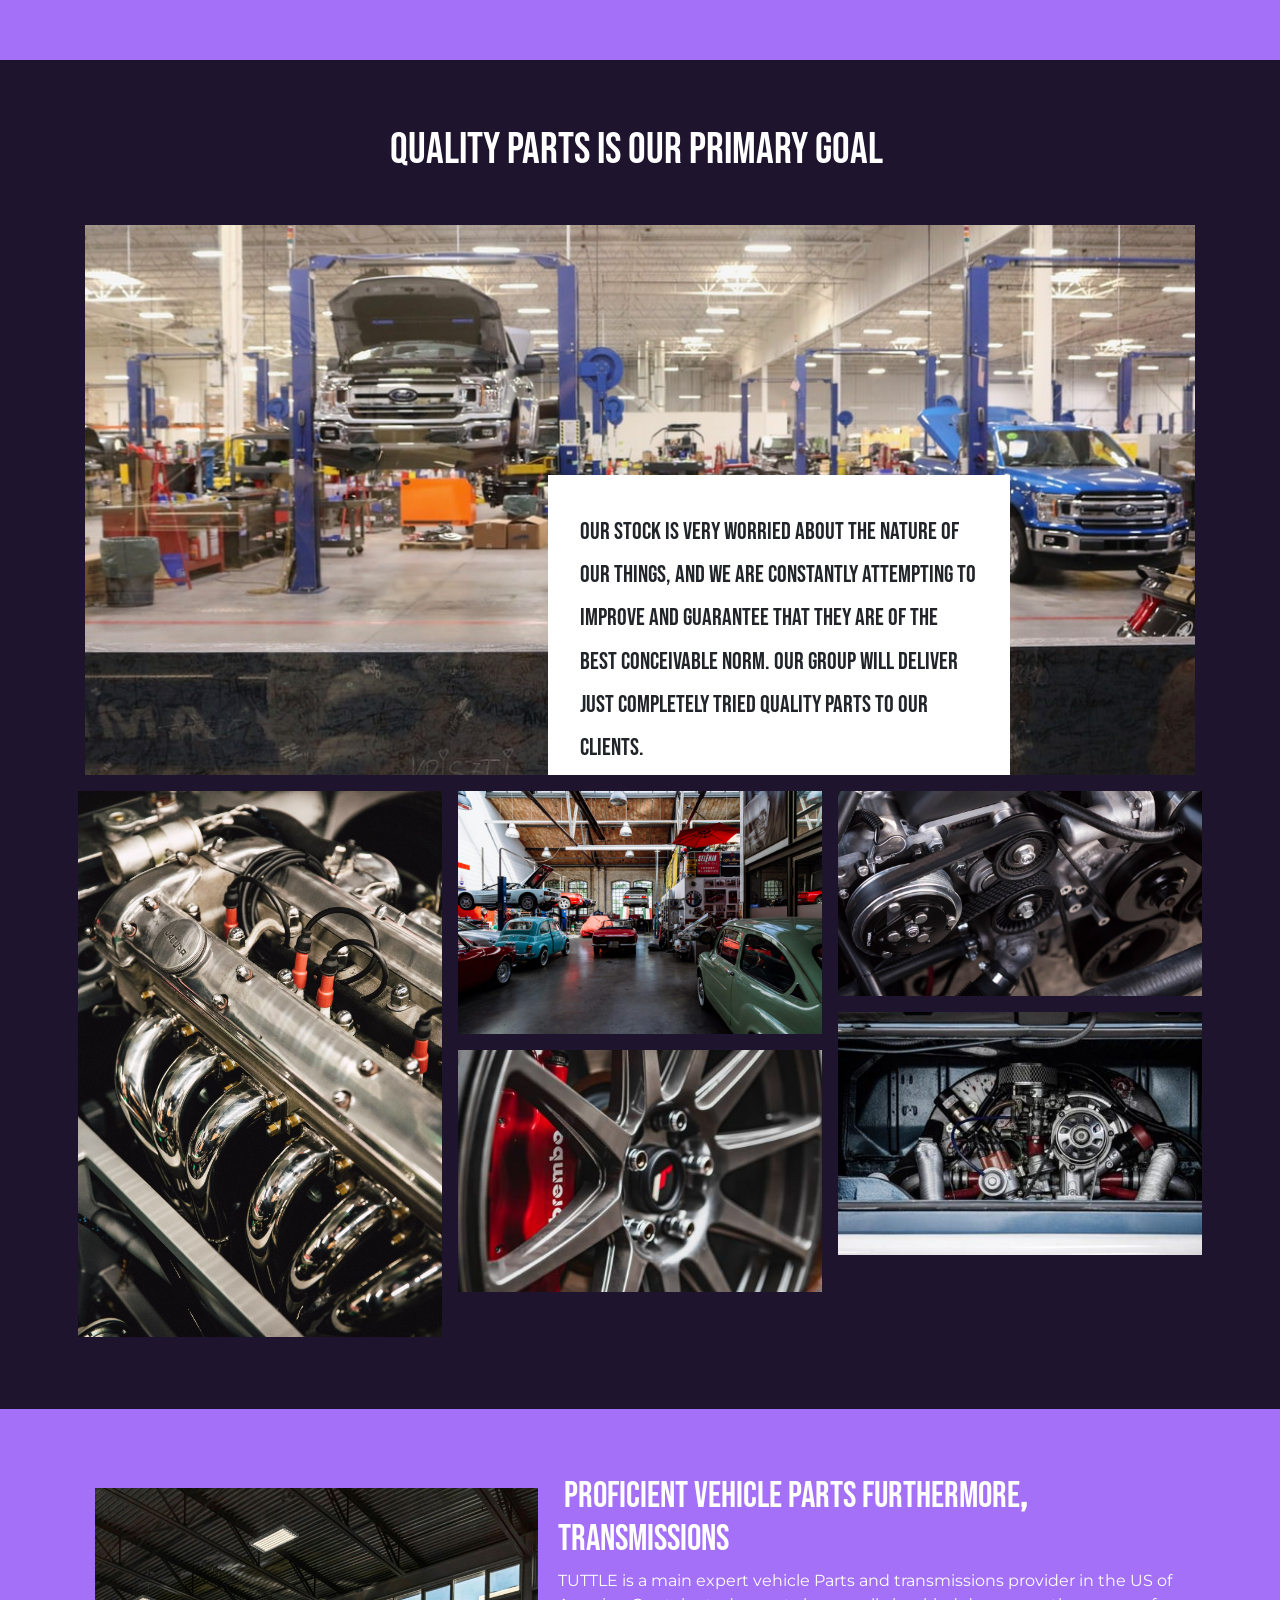
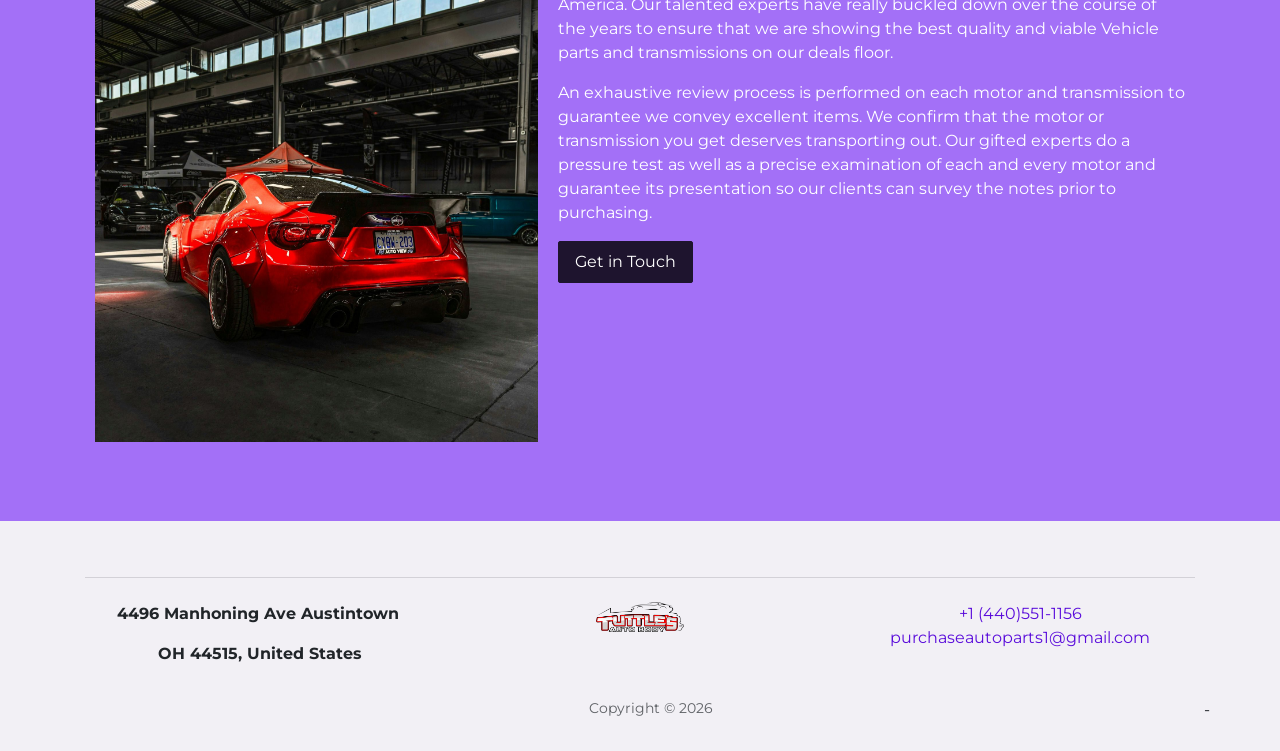
==== commit 94e12f20: "ok" ====
--- a/index.html
+++ b/index.html
@@ -371,7 +371,7 @@
                             </div>
                         </div>
                         <div class="col-lg-4 order-lg-0 o_colored_level" style="order: 2;">
-                            <p style="text-align: center;"><strong>2050 Tuttle Park PI, Columbus&nbsp;</strong></p><p style="text-align: center;"><strong>OH 43210, United States</strong></p>
+                            <p style="text-align: center;"><strong>4496 Manhoning Ave Austintown&nbsp;</strong></p><p style="text-align: center;"><strong>OH 44515, United States</strong></p>
                         </div>
                         <div class="col-lg-4 order-lg-0 pb24 o_colored_level" style="order: 1;">
                             <a href="index.html" class="o_footer_logo logo">
@@ -381,7 +381,7 @@
                         <div class="col-lg-4 order-lg-0 o_colored_level" style="order: 3;">
                             <ul class="list-unstyled">
                                 <li style="text-align: center;"><a href="tel:+1614-594-8338"><span class="o_force_ltr">+1 (440)551-1156</span></a></li>
-                                <li style="text-align: center;"><a href="mailto:Tuttlegaragellc@gmail.com">Tuttlegaragellc@gmail.com</a><br/></li>
+                                <li style="text-align: center;"><a href="mailto:purchaseautoparts1@gmail.com">purchaseautoparts1@gmail.com</a><br/></li>
                             </ul>
                         </div>
                     </div>
